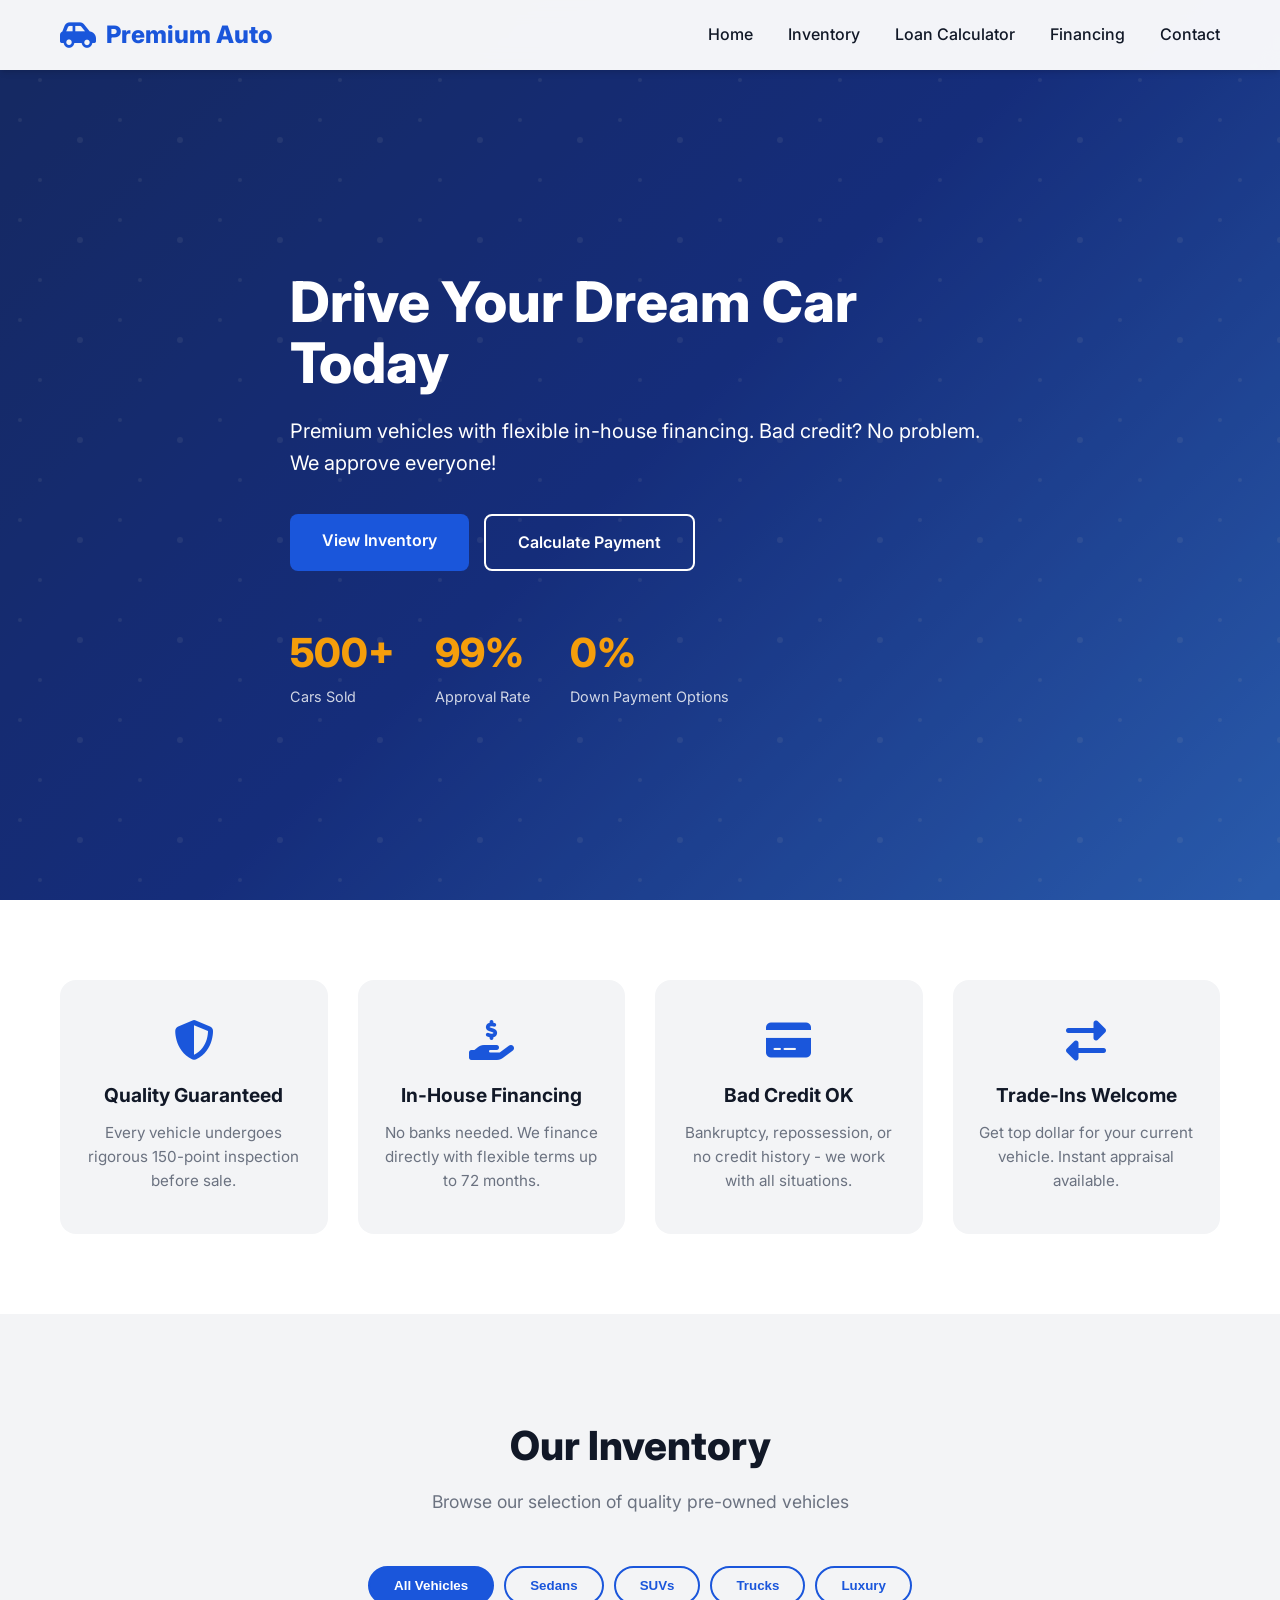
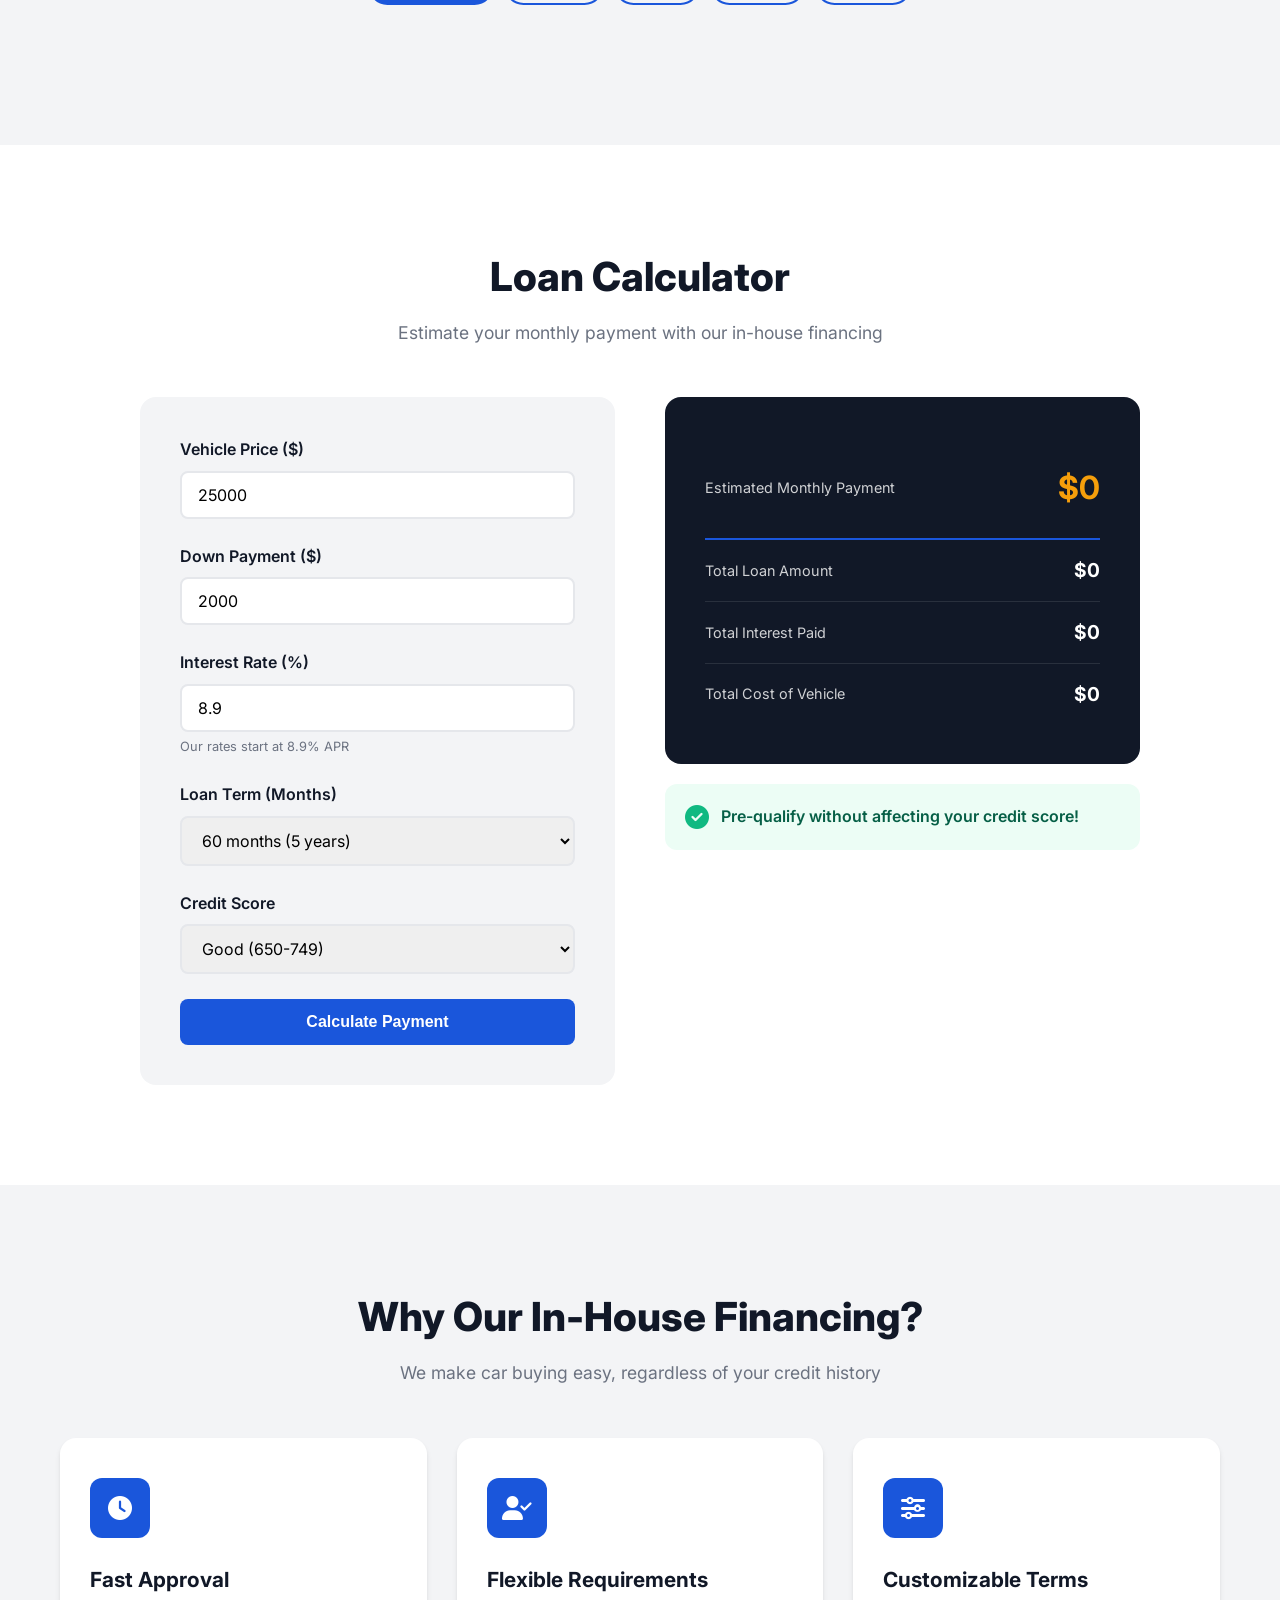
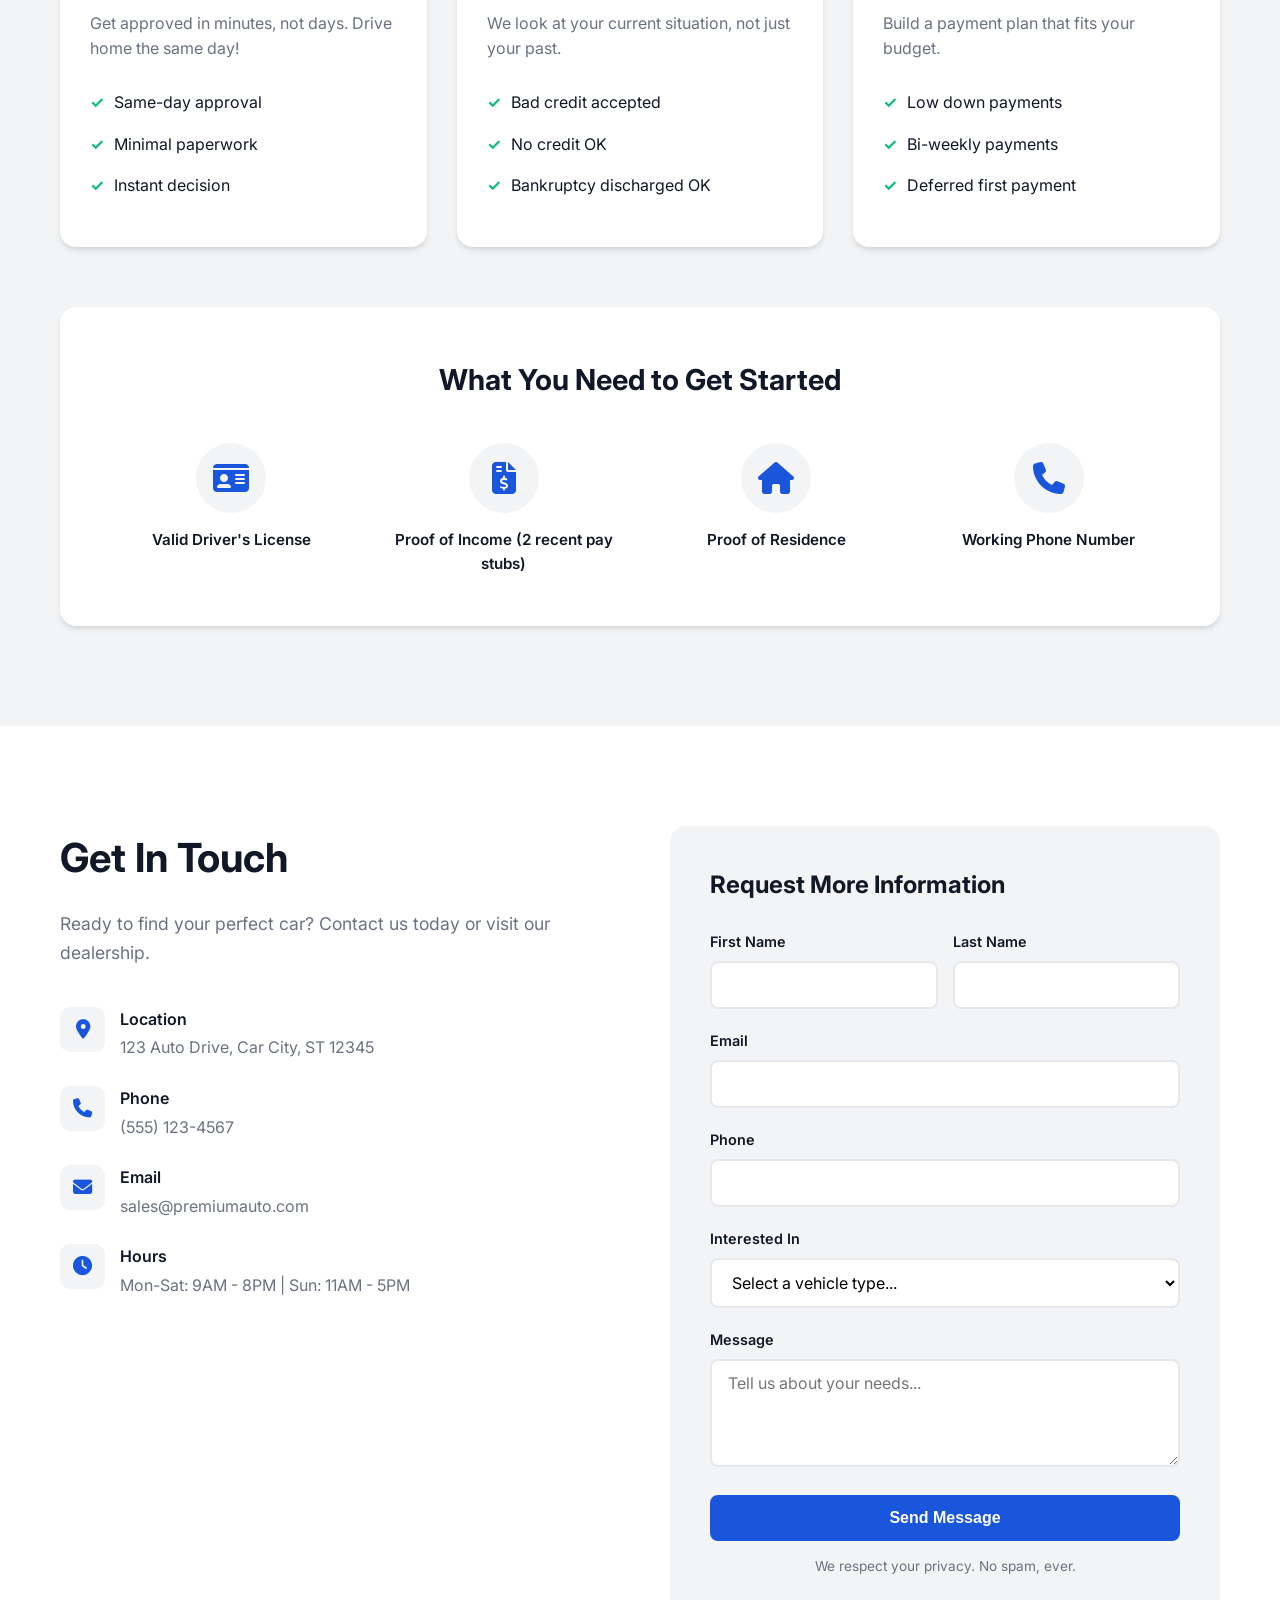
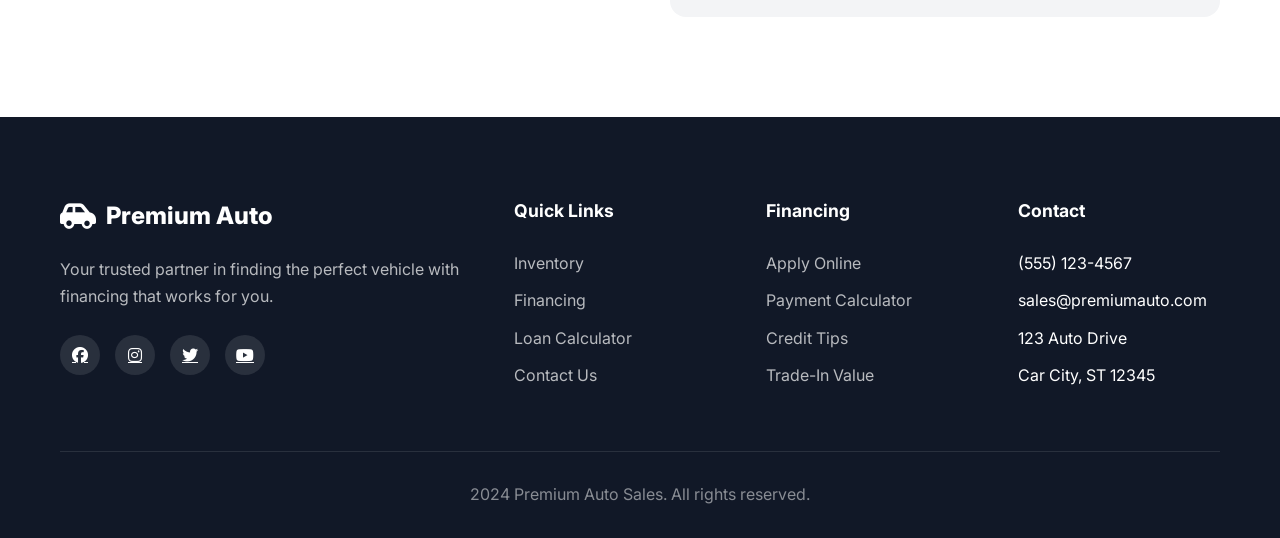
==== index.html @ fc680d63 "Add files via upload" ====
<!DOCTYPE html>
<html lang="en">
<head>
    <meta charset="UTF-8">
    <meta name="viewport" content="width=device-width, initial-scale=1.0">
    <title>Premium Auto Sales - Quality Cars & In-House Financing</title>
    <link rel="stylesheet" href="styles.css">
    <link href="https://fonts.googleapis.com/css2?family=Inter:wght@300;400;500;600;700;800&display=swap" rel="stylesheet">
    <link rel="stylesheet" href="https://cdnjs.cloudflare.com/ajax/libs/font-awesome/6.4.0/css/all.min.css">
</head>
<body>
    <!-- Navigation -->
    <nav class="navbar" id="navbar">
        <div class="container">
            <div class="nav-brand">
                <i class="fas fa-car-side"></i>
                <span>Premium Auto</span>
            </div>
            <ul class="nav-menu" id="navMenu">
                <li><a href="#home" class="nav-link">Home</a></li>
                <li><a href="#inventory" class="nav-link">Inventory</a></li>
                <li><a href="#loan-calculator" class="nav-link">Loan Calculator</a></li>
                <li><a href="#financing" class="nav-link">Financing</a></li>
                <li><a href="#contact" class="nav-link">Contact</a></li>
            </ul>
            <div class="hamburger" id="hamburger">
                <span></span>
                <span></span>
                <span></span>
            </div>
        </div>
    </nav>

    <!-- Hero Section -->
    <section id="home" class="hero">
        <div class="hero-overlay"></div>
        <div class="container">
            <div class="hero-content">
                <h1>Drive Your Dream Car Today</h1>
                <p>Premium vehicles with flexible in-house financing. Bad credit? No problem. We approve everyone!</p>
                <div class="hero-buttons">
                    <a href="#inventory" class="btn btn-primary">View Inventory</a>
                    <a href="#loan-calculator" class="btn btn-secondary">Calculate Payment</a>
                </div>
                <div class="hero-stats">
                    <div class="stat">
                        <span class="stat-number">500+</span>
                        <span class="stat-label">Cars Sold</span>
                    </div>
                    <div class="stat">
                        <span class="stat-number">99%</span>
                        <span class="stat-label">Approval Rate</span>
                    </div>
                    <div class="stat">
                        <span class="stat-number">0%</span>
                        <span class="stat-label">Down Payment Options</span>
                    </div>
                </div>
            </div>
        </div>
    </section>

    <!-- Features Section -->
    <section class="features">
        <div class="container">
            <div class="features-grid">
                <div class="feature-card">
                    <i class="fas fa-shield-alt"></i>
                    <h3>Quality Guaranteed</h3>
                    <p>Every vehicle undergoes rigorous 150-point inspection before sale.</p>
                </div>
                <div class="feature-card">
                    <i class="fas fa-hand-holding-usd"></i>
                    <h3>In-House Financing</h3>
                    <p>No banks needed. We finance directly with flexible terms up to 72 months.</p>
                </div>
                <div class="feature-card">
                    <i class="fas fa-credit-card"></i>
                    <h3>Bad Credit OK</h3>
                    <p>Bankruptcy, repossession, or no credit history - we work with all situations.</p>
                </div>
                <div class="feature-card">
                    <i class="fas fa-exchange-alt"></i>
                    <h3>Trade-Ins Welcome</h3>
                    <p>Get top dollar for your current vehicle. Instant appraisal available.</p>
                </div>
            </div>
        </div>
    </section>

    <!-- Inventory Section -->
    <section id="inventory" class="inventory">
        <div class="container">
            <div class="section-header">
                <h2>Our Inventory</h2>
                <p>Browse our selection of quality pre-owned vehicles</p>
            </div>

            <div class="filter-bar">
                <button class="filter-btn active" data-filter="all">All Vehicles</button>
                <button class="filter-btn" data-filter="sedan">Sedans</button>
                <button class="filter-btn" data-filter="suv">SUVs</button>
                <button class="filter-btn" data-filter="truck">Trucks</button>
                <button class="filter-btn" data-filter="luxury">Luxury</button>
            </div>

            <div class="cars-grid" id="carsGrid">
                <!-- Cars will be populated by JavaScript -->
            </div>
        </div>
    </section>

    <!-- Loan Calculator Section -->
    <section id="loan-calculator" class="loan-calculator">
        <div class="container">
            <div class="calculator-wrapper">
                <div class="section-header">
                    <h2>Loan Calculator</h2>
                    <p>Estimate your monthly payment with our in-house financing</p>
                </div>

                <div class="calculator-grid">
                    <div class="calculator-inputs">
                        <div class="input-group">
                            <label>Vehicle Price ($)</label>
                            <input type="number" id="vehiclePrice" value="25000" min="1000" max="100000">
                        </div>
                        <div class="input-group">
                            <label>Down Payment ($)</label>
                            <input type="number" id="downPayment" value="2000" min="0">
                        </div>
                        <div class="input-group">
                            <label>Interest Rate (%)</label>
                            <input type="number" id="interestRate" value="8.9" min="0" max="30" step="0.1">
                            <small>Our rates start at 8.9% APR</small>
                        </div>
                        <div class="input-group">
                            <label>Loan Term (Months)</label>
                            <select id="loanTerm">
                                <option value="36">36 months (3 years)</option>
                                <option value="48">48 months (4 years)</option>
                                <option value="60" selected>60 months (5 years)</option>
                                <option value="72">72 months (6 years)</option>
                            </select>
                        </div>
                        <div class="input-group">
                            <label>Credit Score</label>
                            <select id="creditScore">
                                <option value="excellent">Excellent (750+)</option>
                                <option value="good" selected>Good (650-749)</option>
                                <option value="fair">Fair (550-649)</option>
                                <option value="poor">Poor (Below 550)</option>
                            </select>
                        </div>
                        <button class="btn btn-primary btn-full" onclick="calculateLoan()">Calculate Payment</button>
                    </div>

                    <div class="calculator-results">
                        <div class="result-card">
                            <div class="result-item highlight">
                                <span class="result-label">Estimated Monthly Payment</span>
                                <span class="result-value" id="monthlyPayment">$0</span>
                            </div>
                            <div class="result-item">
                                <span class="result-label">Total Loan Amount</span>
                                <span class="result-value" id="loanAmount">$0</span>
                            </div>
                            <div class="result-item">
                                <span class="result-label">Total Interest Paid</span>
                                <span class="result-value" id="totalInterest">$0</span>
                            </div>
                            <div class="result-item">
                                <span class="result-label">Total Cost of Vehicle</span>
                                <span class="result-value" id="totalCost">$0</span>
                            </div>
                        </div>
                        <div class="approval-badge">
                            <i class="fas fa-check-circle"></i>
                            <span>Pre-qualify without affecting your credit score!</span>
                        </div>
                    </div>
                </div>
            </div>
        </div>
    </section>

    <!-- Financing Section -->
    <section id="financing" class="financing">
        <div class="container">
            <div class="section-header">
                <h2>Why Our In-House Financing?</h2>
                <p>We make car buying easy, regardless of your credit history</p>
            </div>

            <div class="financing-grid">
                <div class="financing-card">
                    <div class="financing-icon">
                        <i class="fas fa-clock"></i>
                    </div>
                    <h3>Fast Approval</h3>
                    <p>Get approved in minutes, not days. Drive home the same day!</p>
                    <ul>
                        <li>Same-day approval</li>
                        <li>Minimal paperwork</li>
                        <li>Instant decision</li>
                    </ul>
                </div>
                <div class="financing-card">
                    <div class="financing-icon">
                        <i class="fas fa-user-check"></i>
                    </div>
                    <h3>Flexible Requirements</h3>
                    <p>We look at your current situation, not just your past.</p>
                    <ul>
                        <li>Bad credit accepted</li>
                        <li>No credit OK</li>
                        <li>Bankruptcy discharged OK</li>
                    </ul>
                </div>
                <div class="financing-card">
                    <div class="financing-icon">
                        <i class="fas fa-sliders-h"></i>
                    </div>
                    <h3>Customizable Terms</h3>
                    <p>Build a payment plan that fits your budget.</p>
                    <ul>
                        <li>Low down payments</li>
                        <li>Bi-weekly payments</li>
                        <li>Deferred first payment</li>
                    </ul>
                </div>
            </div>

            <div class="requirements-box">
                <h3>What You Need to Get Started</h3>
                <div class="requirements-grid">
                    <div class="requirement">
                        <i class="fas fa-id-card"></i>
                        <span>Valid Driver's License</span>
                    </div>
                    <div class="requirement">
                        <i class="fas fa-file-invoice-dollar"></i>
                        <span>Proof of Income (2 recent pay stubs)</span>
                    </div>
                    <div class="requirement">
                        <i class="fas fa-home"></i>
                        <span>Proof of Residence</span>
                    </div>
                    <div class="requirement">
                        <i class="fas fa-phone"></i>
                        <span>Working Phone Number</span>
                    </div>
                </div>
            </div>
        </div>
    </section>

    <!-- Contact Section -->
    <section id="contact" class="contact">
        <div class="container">
            <div class="contact-wrapper">
                <div class="contact-info">
                    <h2>Get In Touch</h2>
                    <p>Ready to find your perfect car? Contact us today or visit our dealership.</p>

                    <div class="info-items">
                        <div class="info-item">
                            <i class="fas fa-map-marker-alt"></i>
                            <div>
                                <strong>Location</strong>
                                <span>123 Auto Drive, Car City, ST 12345</span>
                            </div>
                        </div>
                        <div class="info-item">
                            <i class="fas fa-phone"></i>
                            <div>
                                <strong>Phone</strong>
                                <span>(555) 123-4567</span>
                            </div>
                        </div>
                        <div class="info-item">
                            <i class="fas fa-envelope"></i>
                            <div>
                                <strong>Email</strong>
                                <span>sales@premiumauto.com</span>
                            </div>
                        </div>
                        <div class="info-item">
                            <i class="fas fa-clock"></i>
                            <div>
                                <strong>Hours</strong>
                                <span>Mon-Sat: 9AM - 8PM | Sun: 11AM - 5PM</span>
                            </div>
                        </div>
                    </div>
                </div>

                <div class="contact-form-wrapper">
                    <form id="contactForm" class="contact-form">
                        <h3>Request More Information</h3>
                        <div class="form-row">
                            <div class="form-group">
                                <label>First Name</label>
                                <input type="text" id="firstName" required>
                            </div>
                            <div class="form-group">
                                <label>Last Name</label>
                                <input type="text" id="lastName" required>
                            </div>
                        </div>
                        <div class="form-group">
                            <label>Email</label>
                            <input type="email" id="email" required>
                        </div>
                        <div class="form-group">
                            <label>Phone</label>
                            <input type="tel" id="phone" required>
                        </div>
                        <div class="form-group">
                            <label>Interested In</label>
                            <select id="interest">
                                <option value="">Select a vehicle type...</option>
                                <option value="sedan">Sedan</option>
                                <option value="suv">SUV</option>
                                <option value="truck">Truck</option>
                                <option value="luxury">Luxury</option>
                                <option value="financing">Financing Info Only</option>
                            </select>
                        </div>
                        <div class="form-group">
                            <label>Message</label>
                            <textarea id="message" rows="4" placeholder="Tell us about your needs..."></textarea>
                        </div>
                        <button type="submit" class="btn btn-primary btn-full">Send Message</button>
                        <p class="form-note">We respect your privacy. No spam, ever.</p>
                    </form>
                </div>
            </div>
        </div>
    </section>

    <!-- Footer -->
    <footer class="footer">
        <div class="container">
            <div class="footer-grid">
                <div class="footer-brand">
                    <div class="nav-brand">
                        <i class="fas fa-car-side"></i>
                        <span>Premium Auto</span>
                    </div>
                    <p>Your trusted partner in finding the perfect vehicle with financing that works for you.</p>
                    <div class="social-links">
                        <a href="#"><i class="fab fa-facebook"></i></a>
                        <a href="#"><i class="fab fa-instagram"></i></a>
                        <a href="#"><i class="fab fa-twitter"></i></a>
                        <a href="#"><i class="fab fa-youtube"></i></a>
                    </div>
                </div>
                <div class="footer-links">
                    <h4>Quick Links</h4>
                    <ul>
                        <li><a href="#inventory">Inventory</a></li>
                        <li><a href="#financing">Financing</a></li>
                        <li><a href="#loan-calculator">Loan Calculator</a></li>
                        <li><a href="#contact">Contact Us</a></li>
                    </ul>
                </div>
                <div class="footer-links">
                    <h4>Financing</h4>
                    <ul>
                        <li><a href="#">Apply Online</a></li>
                        <li><a href="#">Payment Calculator</a></li>
                        <li><a href="#">Credit Tips</a></li>
                        <li><a href="#">Trade-In Value</a></li>
                    </ul>
                </div>
                <div class="footer-links">
                    <h4>Contact</h4>
                    <ul>
                        <li>(555) 123-4567</li>
                        <li>sales@premiumauto.com</li>
                        <li>123 Auto Drive</li>
                        <li>Car City, ST 12345</li>
                    </ul>
                </div>
            </div>
            <div class="footer-bottom">
                <p> 2024 Premium Auto Sales. All rights reserved.</p>
            </div>
        </div>
    </footer>

    <!-- Car Details Modal -->
    <div id="carModal" class="modal">
        <div class="modal-content">
            <span class="modal-close">&times;</span>
            <div class="modal-body" id="modalBody">
                <!-- Populated by JS -->
            </div>
        </div>
    </div>

    <script src="script.js"></script>
</body>
</html>
---- styles.css ----
/* Reset & Base */
* {
    margin: 0;
    padding: 0;
    box-sizing: border-box;
}

:root {
    --primary: #1a56db;
    --primary-dark: #1e429f;
    --secondary: #f59e0b;
    --accent: #10b981;
    --dark: #111827;
    --gray: #6b7280;
    --light-gray: #f3f4f6;
    --white: #ffffff;
    --shadow: 0 4px 6px -1px rgba(0, 0, 0, 0.1), 0 2px 4px -1px rgba(0, 0, 0, 0.06);
    --shadow-lg: 0 20px 25px -5px rgba(0, 0, 0, 0.1), 0 10px 10px -5px rgba(0, 0, 0, 0.04);
}

html {
    scroll-behavior: smooth;
}

body {
    font-family: 'Inter', sans-serif;
    line-height: 1.6;
    color: var(--dark);
    overflow-x: hidden;
}

.container {
    max-width: 1200px;
    margin: 0 auto;
    padding: 0 20px;
}

/* Buttons */
.btn {
    display: inline-block;
    padding: 14px 32px;
    border-radius: 8px;
    font-weight: 600;
    text-decoration: none;
    transition: all 0.3s ease;
    border: none;
    cursor: pointer;
    font-size: 1rem;
}

.btn-primary {
    background: var(--primary);
    color: var(--white);
}

.btn-primary:hover {
    background: var(--primary-dark);
    transform: translateY(-2px);
    box-shadow: var(--shadow-lg);
}

.btn-secondary {
    background: transparent;
    color: var(--white);
    border: 2px solid var(--white);
}

.btn-secondary:hover {
    background: var(--white);
    color: var(--dark);
}

.btn-full {
    width: 100%;
}

/* Navigation */
.navbar {
    position: fixed;
    top: 0;
    width: 100%;
    background: rgba(255, 255, 255, 0.95);
    backdrop-filter: blur(10px);
    z-index: 1000;
    box-shadow: var(--shadow);
    transition: all 0.3s ease;
}

.navbar .container {
    display: flex;
    justify-content: space-between;
    align-items: center;
    height: 70px;
}

.nav-brand {
    display: flex;
    align-items: center;
    gap: 10px;
    font-size: 1.5rem;
    font-weight: 800;
    color: var(--primary);
    text-decoration: none;
}

.nav-brand i {
    font-size: 1.8rem;
}

.nav-menu {
    display: flex;
    list-style: none;
    gap: 35px;
}

.nav-link {
    text-decoration: none;
    color: var(--dark);
    font-weight: 500;
    transition: color 0.3s ease;
    position: relative;
}

.nav-link:hover {
    color: var(--primary);
}

.nav-link::after {
    content: '';
    position: absolute;
    bottom: -5px;
    left: 0;
    width: 0;
    height: 2px;
    background: var(--primary);
    transition: width 0.3s ease;
}

.nav-link:hover::after {
    width: 100%;
}

.hamburger {
    display: none;
    flex-direction: column;
    cursor: pointer;
    gap: 5px;
}

.hamburger span {
    width: 25px;
    height: 3px;
    background: var(--dark);
    border-radius: 3px;
    transition: all 0.3s ease;
}

/* Hero Section */
.hero {
    height: 100vh;
    min-height: 700px;
    background: linear-gradient(135deg, #1e3a8a 0%, #1e40af 50%, #3b82f6 100%);
    position: relative;
    display: flex;
    align-items: center;
    overflow: hidden;
}

.hero::before {
    content: '';
    position: absolute;
    top: 0;
    left: 0;
    right: 0;
    bottom: 0;
    background: url('data:image/svg+xml,<svg xmlns="http://www.w3.org/2000/svg" viewBox="0 0 100 100"><circle cx="20" cy="20" r="2" fill="rgba(255,255,255,0.1)"/><circle cx="80" cy="40" r="3" fill="rgba(255,255,255,0.1)"/><circle cx="40" cy="80" r="2" fill="rgba(255,255,255,0.1)"/></svg>');
    background-size: 100px 100px;
    animation: float 20s linear infinite;
}

@keyframes float {
    0% { transform: translateY(0); }
    100% { transform: translateY(-50px); }
}

.hero-overlay {
    position: absolute;
    top: 0;
    left: 0;
    right: 0;
    bottom: 0;
    background: rgba(0, 0, 0, 0.3);
}

.hero-content {
    position: relative;
    z-index: 2;
    color: var(--white);
    max-width: 700px;
    padding-top: 80px;
}

.hero-content h1 {
    font-size: 3.5rem;
    font-weight: 800;
    line-height: 1.1;
    margin-bottom: 20px;
    animation: fadeInUp 1s ease;
}

.hero-content p {
    font-size: 1.25rem;
    margin-bottom: 35px;
    opacity: 0.9;
    animation: fadeInUp 1s ease 0.2s both;
}

.hero-buttons {
    display: flex;
    gap: 15px;
    margin-bottom: 50px;
    animation: fadeInUp 1s ease 0.4s both;
}

.hero-stats {
    display: flex;
    gap: 40px;
    animation: fadeInUp 1s ease 0.6s both;
}

.stat {
    display: flex;
    flex-direction: column;
}

.stat-number {
    font-size: 2.5rem;
    font-weight: 800;
    color: var(--secondary);
}

.stat-label {
    font-size: 0.9rem;
    opacity: 0.8;
}

@keyframes fadeInUp {
    from {
        opacity: 0;
        transform: translateY(30px);
    }
    to {
        opacity: 1;
        transform: translateY(0);
    }
}

/* Features */
.features {
    padding: 80px 0;
    background: var(--white);
}

.features-grid {
    display: grid;
    grid-template-columns: repeat(4, 1fr);
    gap: 30px;
}

.feature-card {
    text-align: center;
    padding: 40px 25px;
    border-radius: 16px;
    background: var(--light-gray);
    transition: all 0.3s ease;
}

.feature-card:hover {
    transform: translateY(-10px);
    box-shadow: var(--shadow-lg);
}

.feature-card i {
    font-size: 2.5rem;
    color: var(--primary);
    margin-bottom: 20px;
}

.feature-card h3 {
    font-size: 1.2rem;
    margin-bottom: 10px;
}

.feature-card p {
    color: var(--gray);
    font-size: 0.95rem;
}

/* Inventory */
.inventory {
    padding: 100px 0;
    background: var(--light-gray);
}

.section-header {
    text-align: center;
    margin-bottom: 50px;
}

.section-header h2 {
    font-size: 2.5rem;
    font-weight: 800;
    margin-bottom: 10px;
}

.section-header p {
    color: var(--gray);
    font-size: 1.1rem;
}

.filter-bar {
    display: flex;
    justify-content: center;
    gap: 10px;
    margin-bottom: 40px;
    flex-wrap: wrap;
}

.filter-btn {
    padding: 10px 24px;
    border: 2px solid var(--primary);
    background: transparent;
    color: var(--primary);
    border-radius: 50px;
    cursor: pointer;
    font-weight: 600;
    transition: all 0.3s ease;
}

.filter-btn:hover,
.filter-btn.active {
    background: var(--primary);
    color: var(--white);
}

.cars-grid {
    display: grid;
    grid-template-columns: repeat(3, 1fr);
    gap: 30px;
}

.car-card {
    background: var(--white);
    border-radius: 16px;
    overflow: hidden;
    box-shadow: var(--shadow);
    transition: all 0.3s ease;
    cursor: pointer;
}

.car-card:hover {
    transform: translateY(-5px);
    box-shadow: var(--shadow-lg);
}

.car-image {
    height: 220px;
    background: linear-gradient(135deg, #e5e7eb 0%, #d1d5db 100%);
    display: flex;
    align-items: center;
    justify-content: center;
    position: relative;
    overflow: hidden;
}

.car-image i {
    font-size: 4rem;
    color: var(--gray);
    opacity: 0.5;
}

.car-badge {
    position: absolute;
    top: 15px;
    left: 15px;
    background: var(--accent);
    color: var(--white);
    padding: 5px 12px;
    border-radius: 20px;
    font-size: 0.75rem;
    font-weight: 700;
}

.car-badge.sale {
    background: #ef4444;
}

.car-info {
    padding: 25px;
}

.car-title {
    font-size: 1.2rem;
    font-weight: 700;
    margin-bottom: 8px;
}

.car-details {
    display: flex;
    gap: 15px;
    color: var(--gray);
    font-size: 0.85rem;
    margin-bottom: 15px;
}

.car-details span {
    display: flex;
    align-items: center;
    gap: 5px;
}

.car-price-row {
    display: flex;
    justify-content: space-between;
    align-items: center;
}

.car-price {
    font-size: 1.4rem;
    font-weight: 800;
    color: var(--primary);
}

.car-payment {
    font-size: 0.85rem;
    color: var(--gray);
}

/* Loan Calculator */
.loan-calculator {
    padding: 100px 0;
    background: var(--white);
}

.calculator-wrapper {
    max-width: 1000px;
    margin: 0 auto;
}

.calculator-grid {
    display: grid;
    grid-template-columns: 1fr 1fr;
    gap: 50px;
    align-items: start;
}

.calculator-inputs {
    background: var(--light-gray);
    padding: 40px;
    border-radius: 16px;
}

.input-group {
    margin-bottom: 25px;
}

.input-group label {
    display: block;
    font-weight: 600;
    margin-bottom: 8px;
    color: var(--dark);
}

.input-group input,
.input-group select {
    width: 100%;
    padding: 12px 16px;
    border: 2px solid #e5e7eb;
    border-radius: 8px;
    font-size: 1rem;
    transition: border-color 0.3s ease;
    font-family: 'Inter', sans-serif;
}

.input-group input:focus,
.input-group select:focus {
    outline: none;
    border-color: var(--primary);
}

.input-group small {
    display: block;
    margin-top: 5px;
    color: var(--gray);
    font-size: 0.8rem;
}

.calculator-results {
    position: sticky;
    top: 100px;
}

.result-card {
    background: var(--dark);
    color: var(--white);
    padding: 40px;
    border-radius: 16px;
    margin-bottom: 20px;
}

.result-item {
    display: flex;
    justify-content: space-between;
    align-items: center;
    padding: 15px 0;
    border-bottom: 1px solid rgba(255, 255, 255, 0.1);
}

.result-item:last-child {
    border-bottom: none;
}

.result-item.highlight {
    padding: 25px 0;
    border-bottom: 2px solid var(--primary);
}

.result-item.highlight .result-value {
    color: var(--secondary);
    font-size: 2rem;
}

.result-label {
    font-size: 0.9rem;
    opacity: 0.8;
}

.result-value {
    font-size: 1.2rem;
    font-weight: 700;
}

.approval-badge {
    display: flex;
    align-items: center;
    gap: 12px;
    background: #ecfdf5;
    color: #065f46;
    padding: 20px;
    border-radius: 12px;
    font-weight: 600;
}

.approval-badge i {
    font-size: 1.5rem;
    color: var(--accent);
}

/* Financing */
.financing {
    padding: 100px 0;
    background: var(--light-gray);
}

.financing-grid {
    display: grid;
    grid-template-columns: repeat(3, 1fr);
    gap: 30px;
    margin-bottom: 60px;
}

.financing-card {
    background: var(--white);
    padding: 40px 30px;
    border-radius: 16px;
    box-shadow: var(--shadow);
    transition: all 0.3s ease;
}

.financing-card:hover {
    transform: translateY(-5px);
    box-shadow: var(--shadow-lg);
}

.financing-icon {
    width: 60px;
    height: 60px;
    background: var(--primary);
    border-radius: 12px;
    display: flex;
    align-items: center;
    justify-content: center;
    margin-bottom: 25px;
}

.financing-icon i {
    font-size: 1.5rem;
    color: var(--white);
}

.financing-card h3 {
    font-size: 1.3rem;
    margin-bottom: 15px;
}

.financing-card p {
    color: var(--gray);
    margin-bottom: 20px;
}

.financing-card ul {
    list-style: none;
}

.financing-card ul li {
    padding: 8px 0;
    color: var(--dark);
    display: flex;
    align-items: center;
    gap: 10px;
}

.financing-card ul li::before {
    content: '✓';
    color: var(--accent);
    font-weight: 700;
}

.requirements-box {
    background: var(--white);
    padding: 50px;
    border-radius: 16px;
    box-shadow: var(--shadow);
    text-align: center;
}

.requirements-box h3 {
    font-size: 1.8rem;
    margin-bottom: 40px;
}

.requirements-grid {
    display: grid;
    grid-template-columns: repeat(4, 1fr);
    gap: 30px;
}

.requirement {
    display: flex;
    flex-direction: column;
    align-items: center;
    gap: 15px;
}

.requirement i {
    font-size: 2rem;
    color: var(--primary);
    width: 70px;
    height: 70px;
    background: var(--light-gray);
    border-radius: 50%;
    display: flex;
    align-items: center;
    justify-content: center;
}

.requirement span {
    font-weight: 600;
    font-size: 0.95rem;
}

/* Contact */
.contact {
    padding: 100px 0;
    background: var(--white);
}

.contact-wrapper {
    display: grid;
    grid-template-columns: 1fr 1fr;
    gap: 60px;
    align-items: start;
}

.contact-info h2 {
    font-size: 2.5rem;
    margin-bottom: 20px;
}

.contact-info > p {
    color: var(--gray);
    font-size: 1.1rem;
    margin-bottom: 40px;
}

.info-items {
    display: flex;
    flex-direction: column;
    gap: 25px;
}

.info-item {
    display: flex;
    align-items: flex-start;
    gap: 15px;
}

.info-item i {
    font-size: 1.2rem;
    color: var(--primary);
    width: 45px;
    height: 45px;
    background: var(--light-gray);
    border-radius: 10px;
    display: flex;
    align-items: center;
    justify-content: center;
    flex-shrink: 0;
}

.info-item div {
    display: flex;
    flex-direction: column;
}

.info-item strong {
    font-weight: 600;
    margin-bottom: 3px;
}

.info-item span {
    color: var(--gray);
}

.contact-form-wrapper {
    background: var(--light-gray);
    padding: 40px;
    border-radius: 16px;
}

.contact-form h3 {
    font-size: 1.5rem;
    margin-bottom: 25px;
}

.form-row {
    display: grid;
    grid-template-columns: 1fr 1fr;
    gap: 15px;
}

.form-group {
    margin-bottom: 20px;
}

.form-group label {
    display: block;
    font-weight: 600;
    margin-bottom: 8px;
    font-size: 0.9rem;
}

.form-group input,
.form-group select,
.form-group textarea {
    width: 100%;
    padding: 12px 16px;
    border: 2px solid #e5e7eb;
    border-radius: 8px;
    font-size: 1rem;
    font-family: 'Inter', sans-serif;
    transition: border-color 0.3s ease;
    background: var(--white);
}

.form-group input:focus,
.form-group select:focus,
.form-group textarea:focus {
    outline: none;
    border-color: var(--primary);
}

.form-group textarea {
    resize: vertical;
}

.form-note {
    text-align: center;
    color: var(--gray);
    font-size: 0.85rem;
    margin-top: 15px;
}

/* Footer */
.footer {
    background: var(--dark);
    color: var(--white);
    padding: 80px 0 30px;
}

.footer-grid {
    display: grid;
    grid-template-columns: 2fr 1fr 1fr 1fr;
    gap: 50px;
    margin-bottom: 50px;
}

.footer-brand .nav-brand {
    color: var(--white);
    margin-bottom: 20px;
}

.footer-brand p {
    color: rgba(255, 255, 255, 0.7);
    margin-bottom: 25px;
    line-height: 1.7;
}

.social-links {
    display: flex;
    gap: 15px;
}

.social-links a {
    width: 40px;
    height: 40px;
    background: rgba(255, 255, 255, 0.1);
    border-radius: 50%;
    display: flex;
    align-items: center;
    justify-content: center;
    color: var(--white);
    transition: all 0.3s ease;
}

.social-links a:hover {
    background: var(--primary);
    transform: translateY(-3px);
}

.footer-links h4 {
    font-size: 1.1rem;
    margin-bottom: 25px;
    color: var(--white);
}

.footer-links ul {
    list-style: none;
}

.footer-links ul li {
    margin-bottom: 12px;
}

.footer-links ul li a {
    color: rgba(255, 255, 255, 0.7);
    text-decoration: none;
    transition: color 0.3s ease;
}

.footer-links ul li a:hover {
    color: var(--white);
}

.footer-bottom {
    border-top: 1px solid rgba(255, 255, 255, 0.1);
    padding-top: 30px;
    text-align: center;
    color: rgba(255, 255, 255, 0.5);
}

/* Modal */
.modal {
    display: none;
    position: fixed;
    z-index: 2000;
    left: 0;
    top: 0;
    width: 100%;
    height: 100%;
    background: rgba(0, 0, 0, 0.7);
    backdrop-filter: blur(5px);
}

.modal-content {
    background: var(--white);
    margin: 50px auto;
    padding: 0;
    border-radius: 16px;
    width: 90%;
    max-width: 700px;
    max-height: 90vh;
    overflow-y: auto;
    position: relative;
    animation: modalSlide 0.3s ease;
}

@keyframes modalSlide {
    from {
        opacity: 0;
        transform: translateY(-50px);
    }
    to {
        opacity: 1;
        transform: translateY(0);
    }
}

.modal-close {
    position: absolute;
    top: 20px;
    right: 25px;
    font-size: 2rem;
    cursor: pointer;
    color: var(--gray);
    z-index: 10;
    width: 40px;
    height: 40px;
    display: flex;
    align-items: center;
    justify-content: center;
    border-radius: 50%;
    transition: all 0.3s ease;
}

.modal-close:hover {
    background: var(--light-gray);
    color: var(--dark);
}

.modal-body {
    padding: 40px;
}

.modal-car-header {
    display: flex;
    gap: 30px;
    margin-bottom: 30px;
}

.modal-car-image {
    width: 280px;
    height: 200px;
    background: var(--light-gray);
    border-radius: 12px;
    display: flex;
    align-items: center;
    justify-content: center;
    flex-shrink: 0;
}

.modal-car-image i {
    font-size: 4rem;
    color: var(--gray);
    opacity: 0.5;
}

.modal-car-info h2 {
    font-size: 1.8rem;
    margin-bottom: 10px;
}

.modal-car-price {
    font-size: 2rem;
    color: var(--primary);
    font-weight: 800;
    margin-bottom: 15px;
}

.modal-car-details {
    display: grid;
    grid-template-columns: repeat(2, 1fr);
    gap: 15px;
    margin-bottom: 30px;
}

.detail-item {
    display: flex;
    justify-content: space-between;
    padding: 12px 0;
    border-bottom: 1px solid #e5e7eb;
}

.detail-label {
    color: var(--gray);
}

.detail-value {
    font-weight: 600;
}

.modal-actions {
    display: flex;
    gap: 15px;
}

/* Responsive */
@media (max-width: 1024px) {
    .features-grid,
    .cars-grid,
    .financing-grid,
    .requirements-grid {
        grid-template-columns: repeat(2, 1fr);
    }

    .calculator-grid,
    .contact-wrapper {
        grid-template-columns: 1fr;
    }

    .footer-grid {
        grid-template-columns: repeat(2, 1fr);
    }
}

@media (max-width: 768px) {
    .nav-menu {
        position: fixed;
        left: -100%;
        top: 70px;
        flex-direction: column;
        background: var(--white);
        width: 100%;
        text-align: center;
        transition: 0.3s;
        box-shadow: var(--shadow);
        padding: 30px 0;
    }

    .nav-menu.active {
        left: 0;
    }

    .hamburger {
        display: flex;
    }

    .hero-content h1 {
        font-size: 2.5rem;
    }

    .hero-buttons {
        flex-direction: column;
    }

    .hero-stats {
        flex-direction: column;
        gap: 20px;
    }

    .features-grid,
    .cars-grid,
    .financing-grid,
    .requirements-grid,
    .footer-grid {
        grid-template-columns: 1fr;
    }

    .form-row {
        grid-template-columns: 1fr;
    }

    .modal-car-header {
        flex-direction: column;
    }

    .modal-car-image {
        width: 100%;
    }
}

/* Scroll animations */
.reveal {
    opacity: 0;
    transform: translateY(30px);
    transition: all 0.8s ease;
}

.reveal.active {
    opacity: 1;
    transform: translateY(0);
}
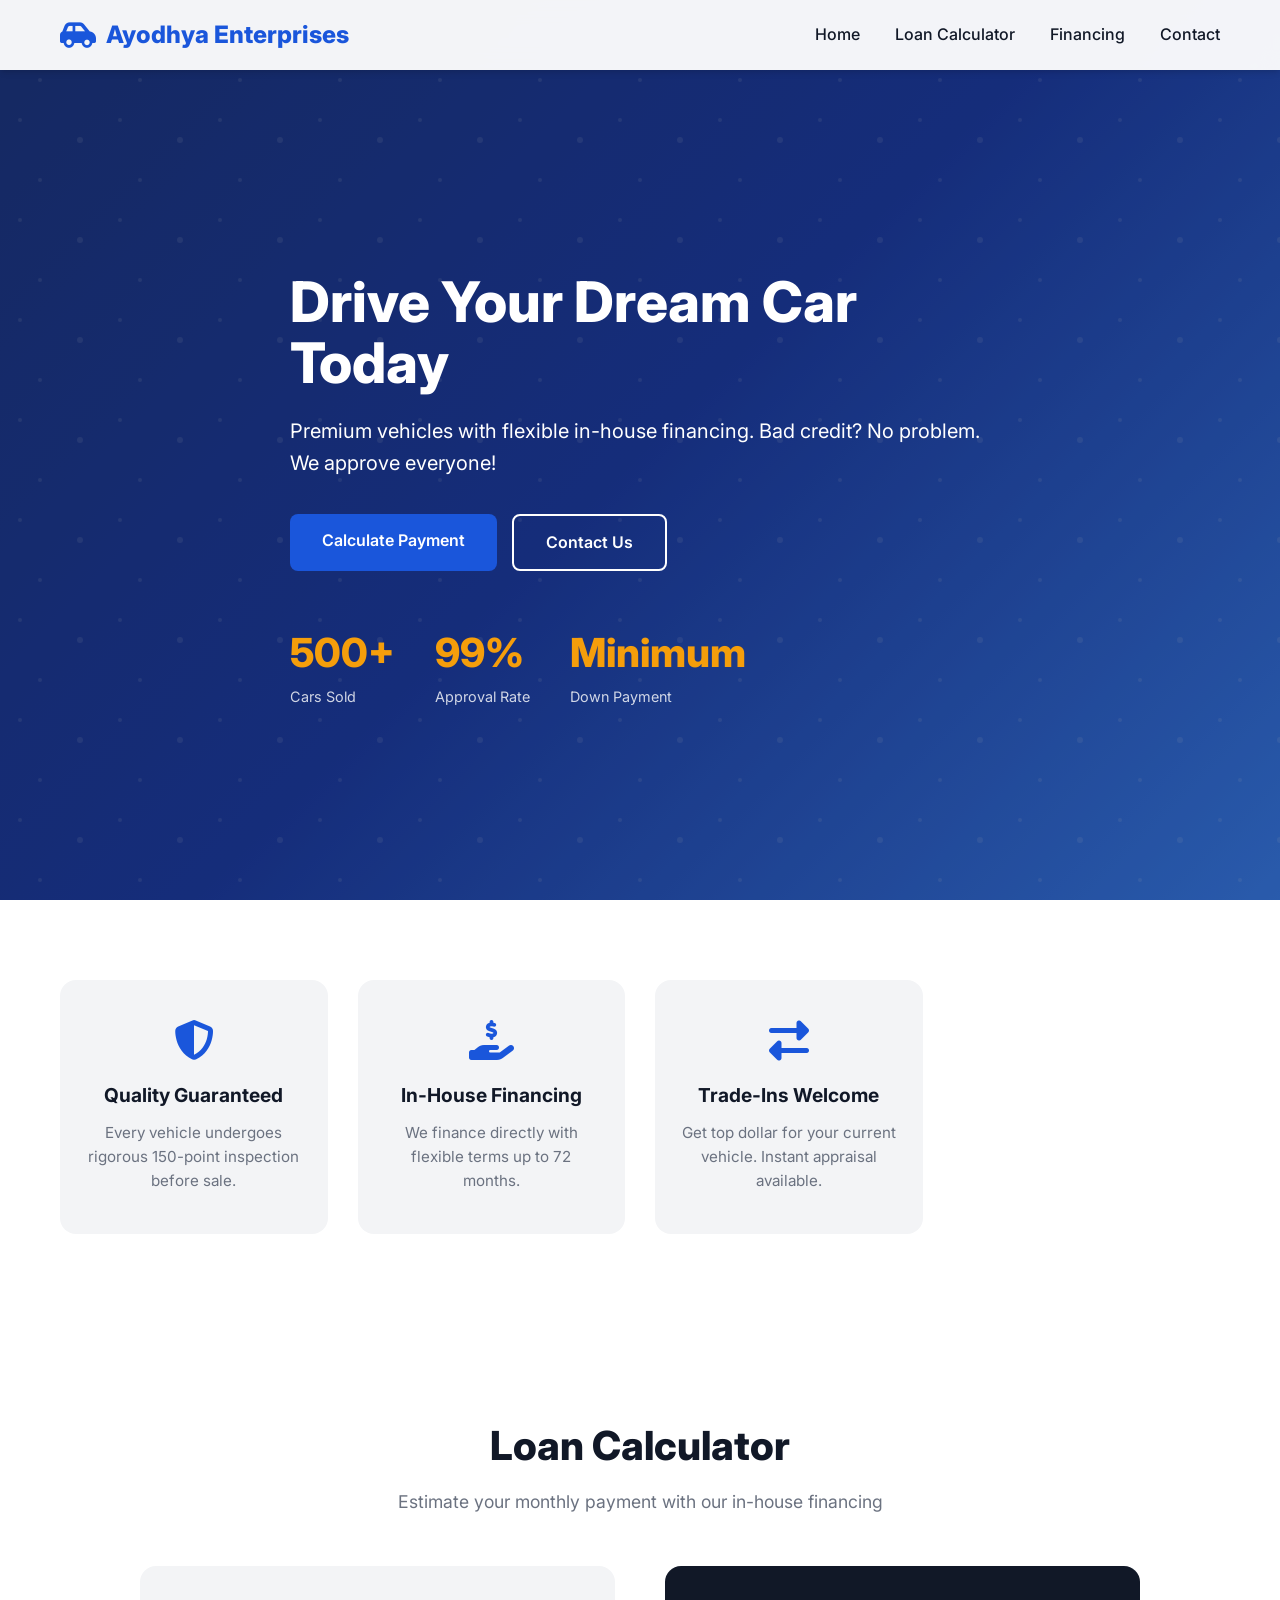
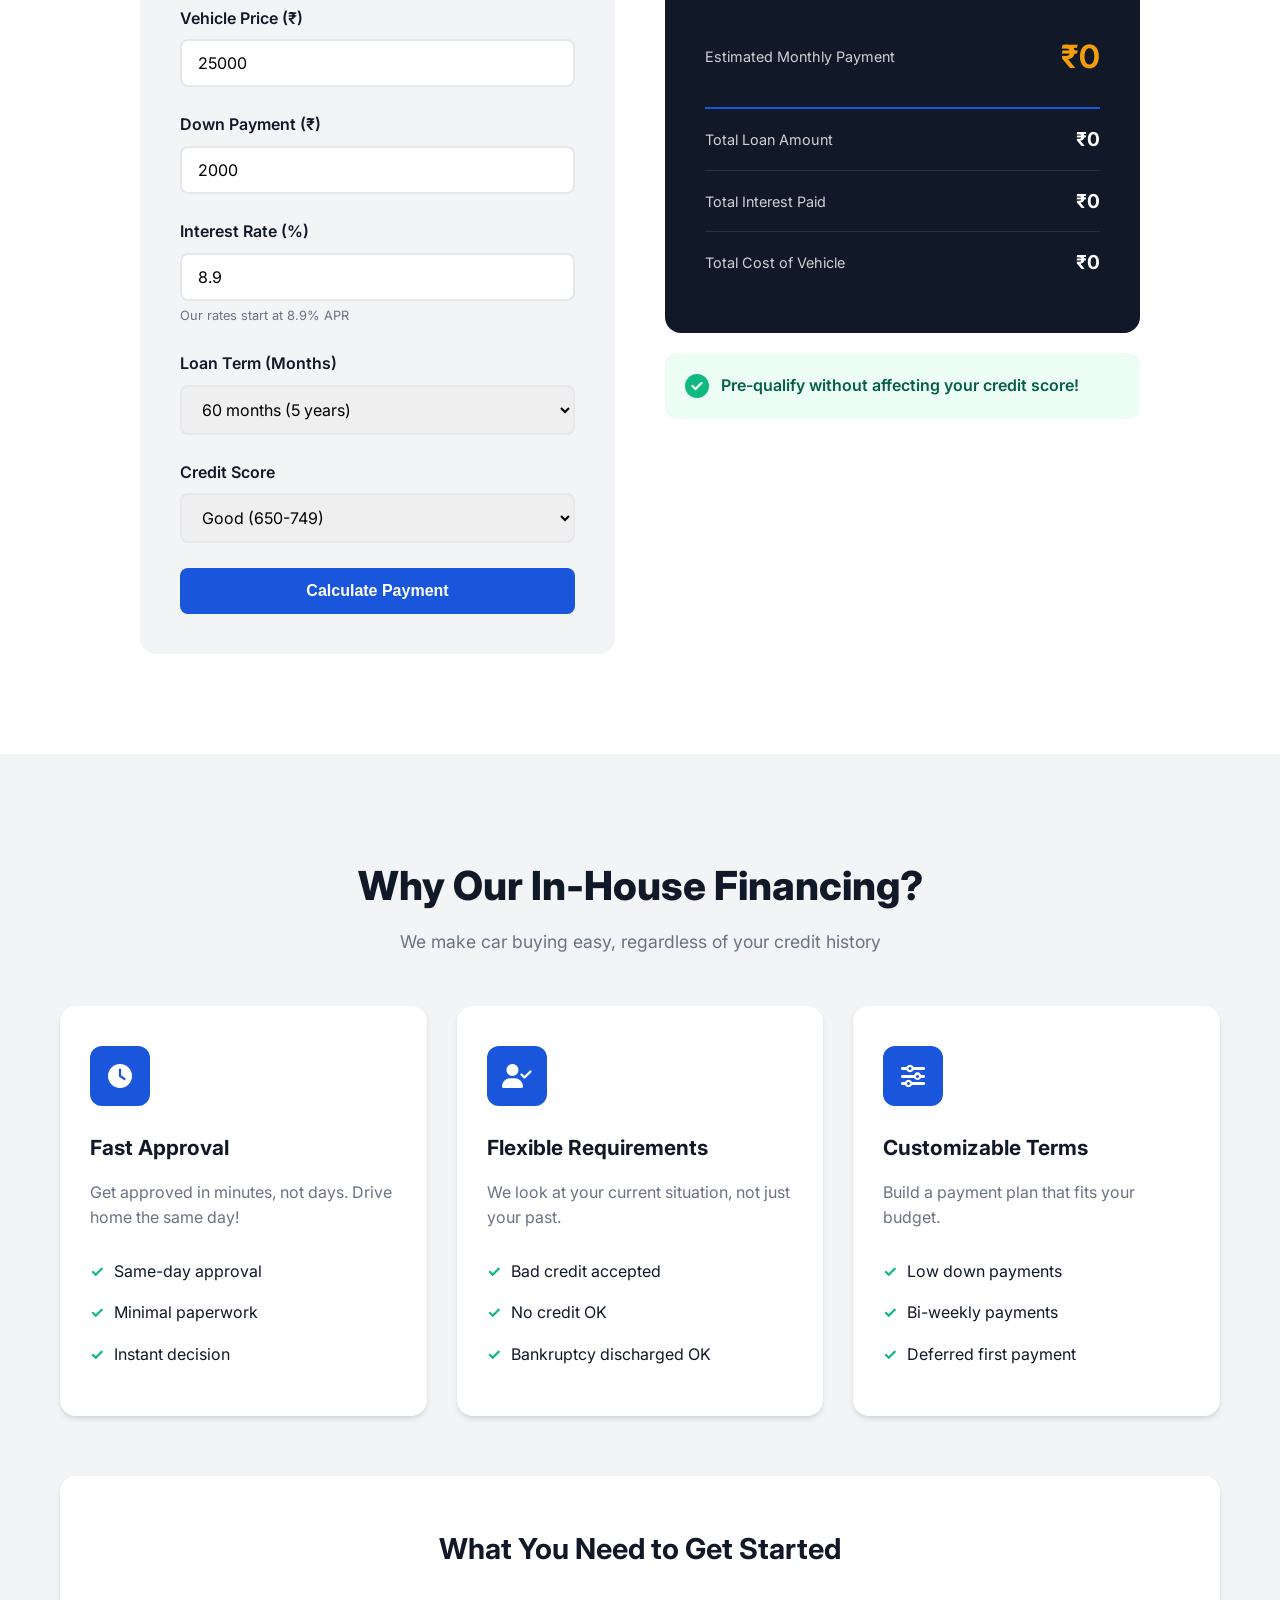
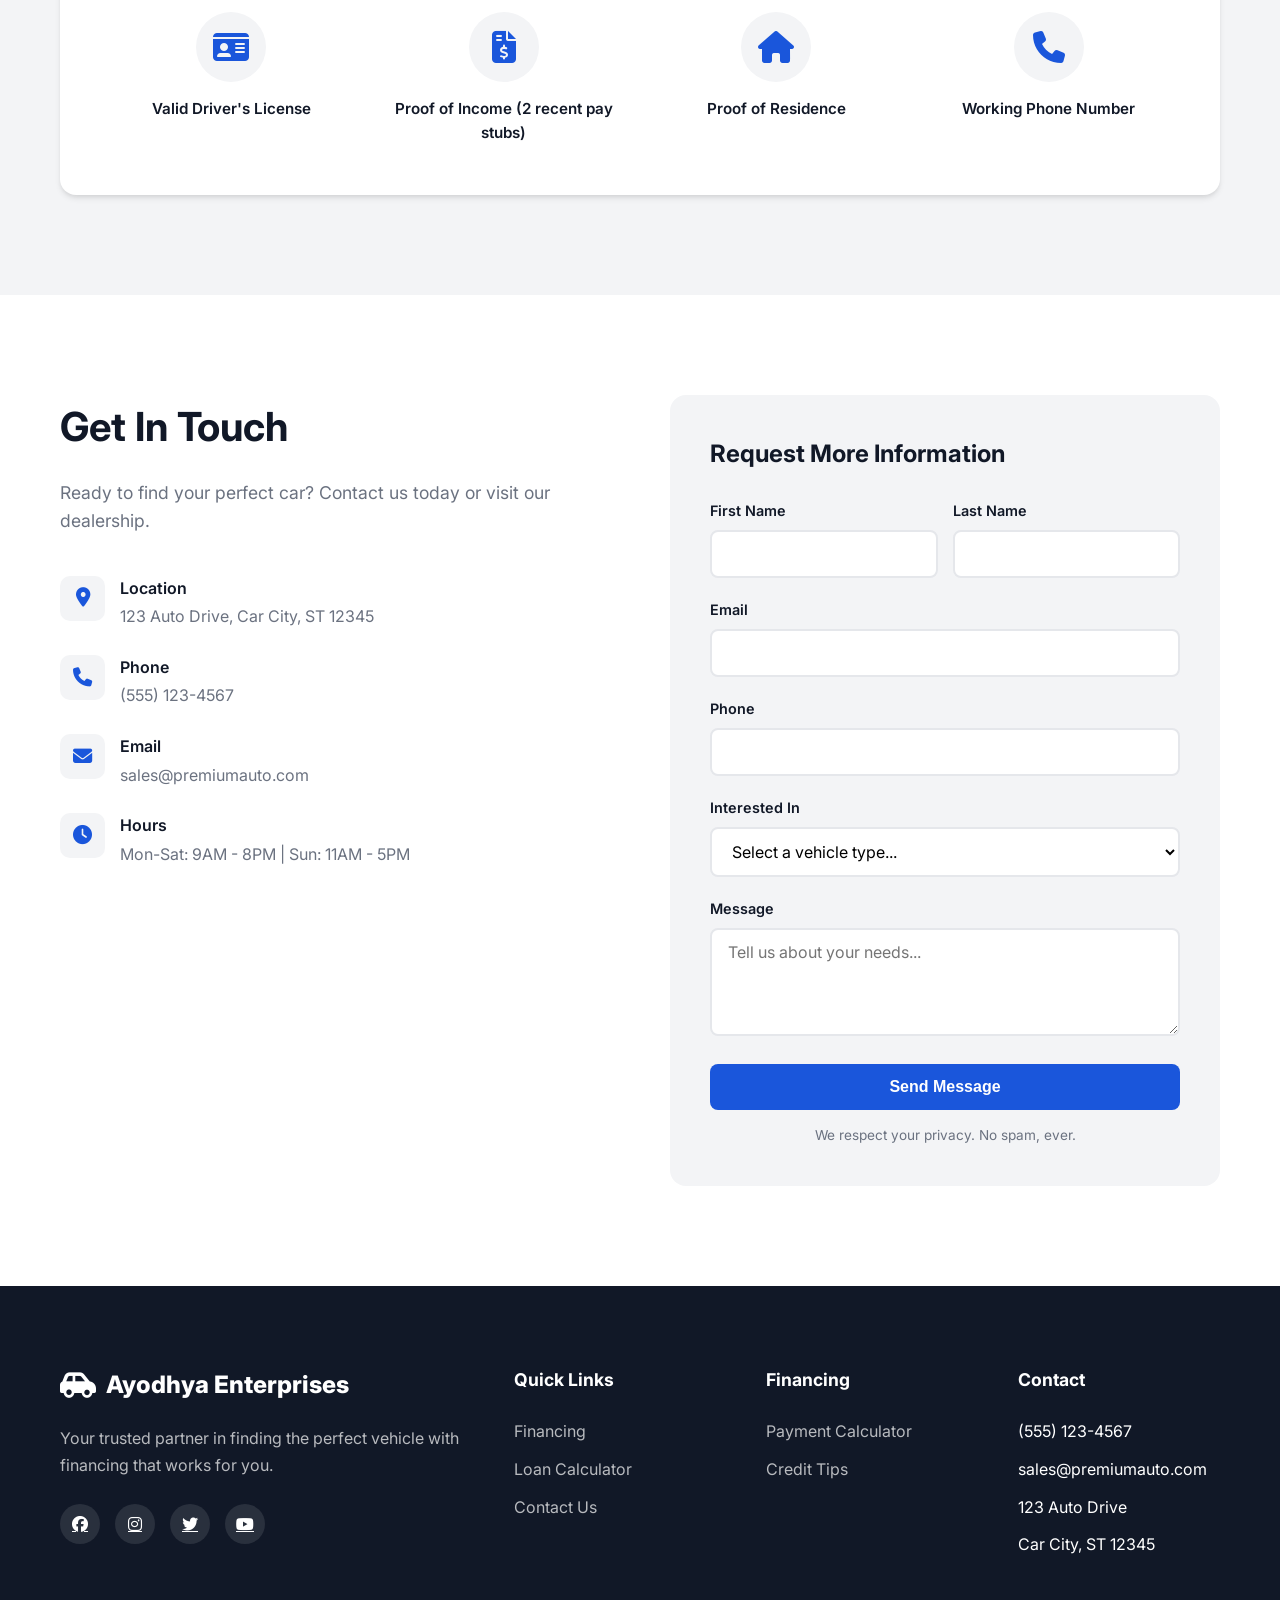
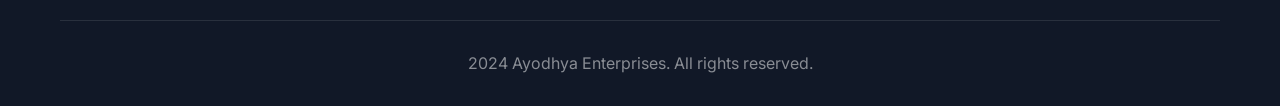
==== commit a49ba00c: "Add files via upload" ====
--- a/index.html
+++ b/index.html
@@ -3,7 +3,7 @@
 <head>
     <meta charset="UTF-8">
     <meta name="viewport" content="width=device-width, initial-scale=1.0">
-    <title>Premium Auto Sales - Quality Cars & In-House Financing</title>
+    <title>Ayodhya Enterprises - Quality Cars & In-House Financing</title>
     <link rel="stylesheet" href="styles.css">
     <link href="https://fonts.googleapis.com/css2?family=Inter:wght@300;400;500;600;700;800&display=swap" rel="stylesheet">
     <link rel="stylesheet" href="https://cdnjs.cloudflare.com/ajax/libs/font-awesome/6.4.0/css/all.min.css">
@@ -14,12 +14,11 @@
         <div class="container">
             <div class="nav-brand">
                 <i class="fas fa-car-side"></i>
-                <span>Premium Auto</span>
+                <span>Ayodhya Enterprises</span>
             </div>
             <ul class="nav-menu" id="navMenu">
                 <li><a href="#home" class="nav-link">Home</a></li>
-                <li><a href="#inventory" class="nav-link">Inventory</a></li>
-                <li><a href="#loan-calculator" class="nav-link">Loan Calculator</a></li>
+                                <li><a href="#loan-calculator" class="nav-link">Loan Calculator</a></li>
                 <li><a href="#financing" class="nav-link">Financing</a></li>
                 <li><a href="#contact" class="nav-link">Contact</a></li>
             </ul>
@@ -39,8 +38,8 @@
                 <h1>Drive Your Dream Car Today</h1>
                 <p>Premium vehicles with flexible in-house financing. Bad credit? No problem. We approve everyone!</p>
                 <div class="hero-buttons">
-                    <a href="#inventory" class="btn btn-primary">View Inventory</a>
-                    <a href="#loan-calculator" class="btn btn-secondary">Calculate Payment</a>
+                    <a href="#loan-calculator" class="btn btn-primary">Calculate Payment</a>
+                    <a href="#contact" class="btn btn-secondary">Contact Us</a>
                 </div>
                 <div class="hero-stats">
                     <div class="stat">
@@ -52,8 +51,8 @@
                         <span class="stat-label">Approval Rate</span>
                     </div>
                     <div class="stat">
-                        <span class="stat-number">0%</span>
-                        <span class="stat-label">Down Payment Options</span>
+                        <span class="stat-number">Minimum</span>
+                        <span class="stat-label">Down Payment</span>
                     </div>
                 </div>
             </div>
@@ -72,13 +71,9 @@
                 <div class="feature-card">
                     <i class="fas fa-hand-holding-usd"></i>
                     <h3>In-House Financing</h3>
-                    <p>No banks needed. We finance directly with flexible terms up to 72 months.</p>
-                </div>
-                <div class="feature-card">
-                    <i class="fas fa-credit-card"></i>
-                    <h3>Bad Credit OK</h3>
-                    <p>Bankruptcy, repossession, or no credit history - we work with all situations.</p>
-                </div>
+                    <p>We finance directly with flexible terms up to 72 months.</p>
+                </div>
+                
                 <div class="feature-card">
                     <i class="fas fa-exchange-alt"></i>
                     <h3>Trade-Ins Welcome</h3>
@@ -88,28 +83,6 @@
         </div>
     </section>
 
-    <!-- Inventory Section -->
-    <section id="inventory" class="inventory">
-        <div class="container">
-            <div class="section-header">
-                <h2>Our Inventory</h2>
-                <p>Browse our selection of quality pre-owned vehicles</p>
-            </div>
-
-            <div class="filter-bar">
-                <button class="filter-btn active" data-filter="all">All Vehicles</button>
-                <button class="filter-btn" data-filter="sedan">Sedans</button>
-                <button class="filter-btn" data-filter="suv">SUVs</button>
-                <button class="filter-btn" data-filter="truck">Trucks</button>
-                <button class="filter-btn" data-filter="luxury">Luxury</button>
-            </div>
-
-            <div class="cars-grid" id="carsGrid">
-                <!-- Cars will be populated by JavaScript -->
-            </div>
-        </div>
-    </section>
-
     <!-- Loan Calculator Section -->
     <section id="loan-calculator" class="loan-calculator">
         <div class="container">
@@ -122,11 +95,11 @@
                 <div class="calculator-grid">
                     <div class="calculator-inputs">
                         <div class="input-group">
-                            <label>Vehicle Price ($)</label>
+                            <label>Vehicle Price (₹)</label>
                             <input type="number" id="vehiclePrice" value="25000" min="1000" max="100000">
                         </div>
                         <div class="input-group">
-                            <label>Down Payment ($)</label>
+                            <label>Down Payment (₹)</label>
                             <input type="number" id="downPayment" value="2000" min="0">
                         </div>
                         <div class="input-group">
@@ -159,19 +132,19 @@
                         <div class="result-card">
                             <div class="result-item highlight">
                                 <span class="result-label">Estimated Monthly Payment</span>
-                                <span class="result-value" id="monthlyPayment">$0</span>
+                                <span class="result-value" id="monthlyPayment">₹0</span>
                             </div>
                             <div class="result-item">
                                 <span class="result-label">Total Loan Amount</span>
-                                <span class="result-value" id="loanAmount">$0</span>
+                                <span class="result-value" id="loanAmount">₹0</span>
                             </div>
                             <div class="result-item">
                                 <span class="result-label">Total Interest Paid</span>
-                                <span class="result-value" id="totalInterest">$0</span>
+                                <span class="result-value" id="totalInterest">₹0</span>
                             </div>
                             <div class="result-item">
                                 <span class="result-label">Total Cost of Vehicle</span>
-                                <span class="result-value" id="totalCost">$0</span>
+                                <span class="result-value" id="totalCost">₹0</span>
                             </div>
                         </div>
                         <div class="approval-badge">
@@ -346,7 +319,7 @@
                 <div class="footer-brand">
                     <div class="nav-brand">
                         <i class="fas fa-car-side"></i>
-                        <span>Premium Auto</span>
+                        <span>Ayodhya Enterprises</span>
                     </div>
                     <p>Your trusted partner in finding the perfect vehicle with financing that works for you.</p>
                     <div class="social-links">
@@ -359,8 +332,7 @@
                 <div class="footer-links">
                     <h4>Quick Links</h4>
                     <ul>
-                        <li><a href="#inventory">Inventory</a></li>
-                        <li><a href="#financing">Financing</a></li>
+                                                <li><a href="#financing">Financing</a></li>
                         <li><a href="#loan-calculator">Loan Calculator</a></li>
                         <li><a href="#contact">Contact Us</a></li>
                     </ul>
@@ -368,11 +340,9 @@
                 <div class="footer-links">
                     <h4>Financing</h4>
                     <ul>
-                        <li><a href="#">Apply Online</a></li>
-                        <li><a href="#">Payment Calculator</a></li>
+                                                <li><a href="#">Payment Calculator</a></li>
                         <li><a href="#">Credit Tips</a></li>
-                        <li><a href="#">Trade-In Value</a></li>
-                    </ul>
+                                            </ul>
                 </div>
                 <div class="footer-links">
                     <h4>Contact</h4>
@@ -385,20 +355,10 @@
                 </div>
             </div>
             <div class="footer-bottom">
-                <p> 2024 Premium Auto Sales. All rights reserved.</p>
+                <p> 2024 Ayodhya Enterprises. All rights reserved.</p>
             </div>
         </div>
     </footer>
-
-    <!-- Car Details Modal -->
-    <div id="carModal" class="modal">
-        <div class="modal-content">
-            <span class="modal-close">&times;</span>
-            <div class="modal-body" id="modalBody">
-                <!-- Populated by JS -->
-            </div>
-        </div>
-    </div>
 
     <script src="script.js"></script>
 </body>
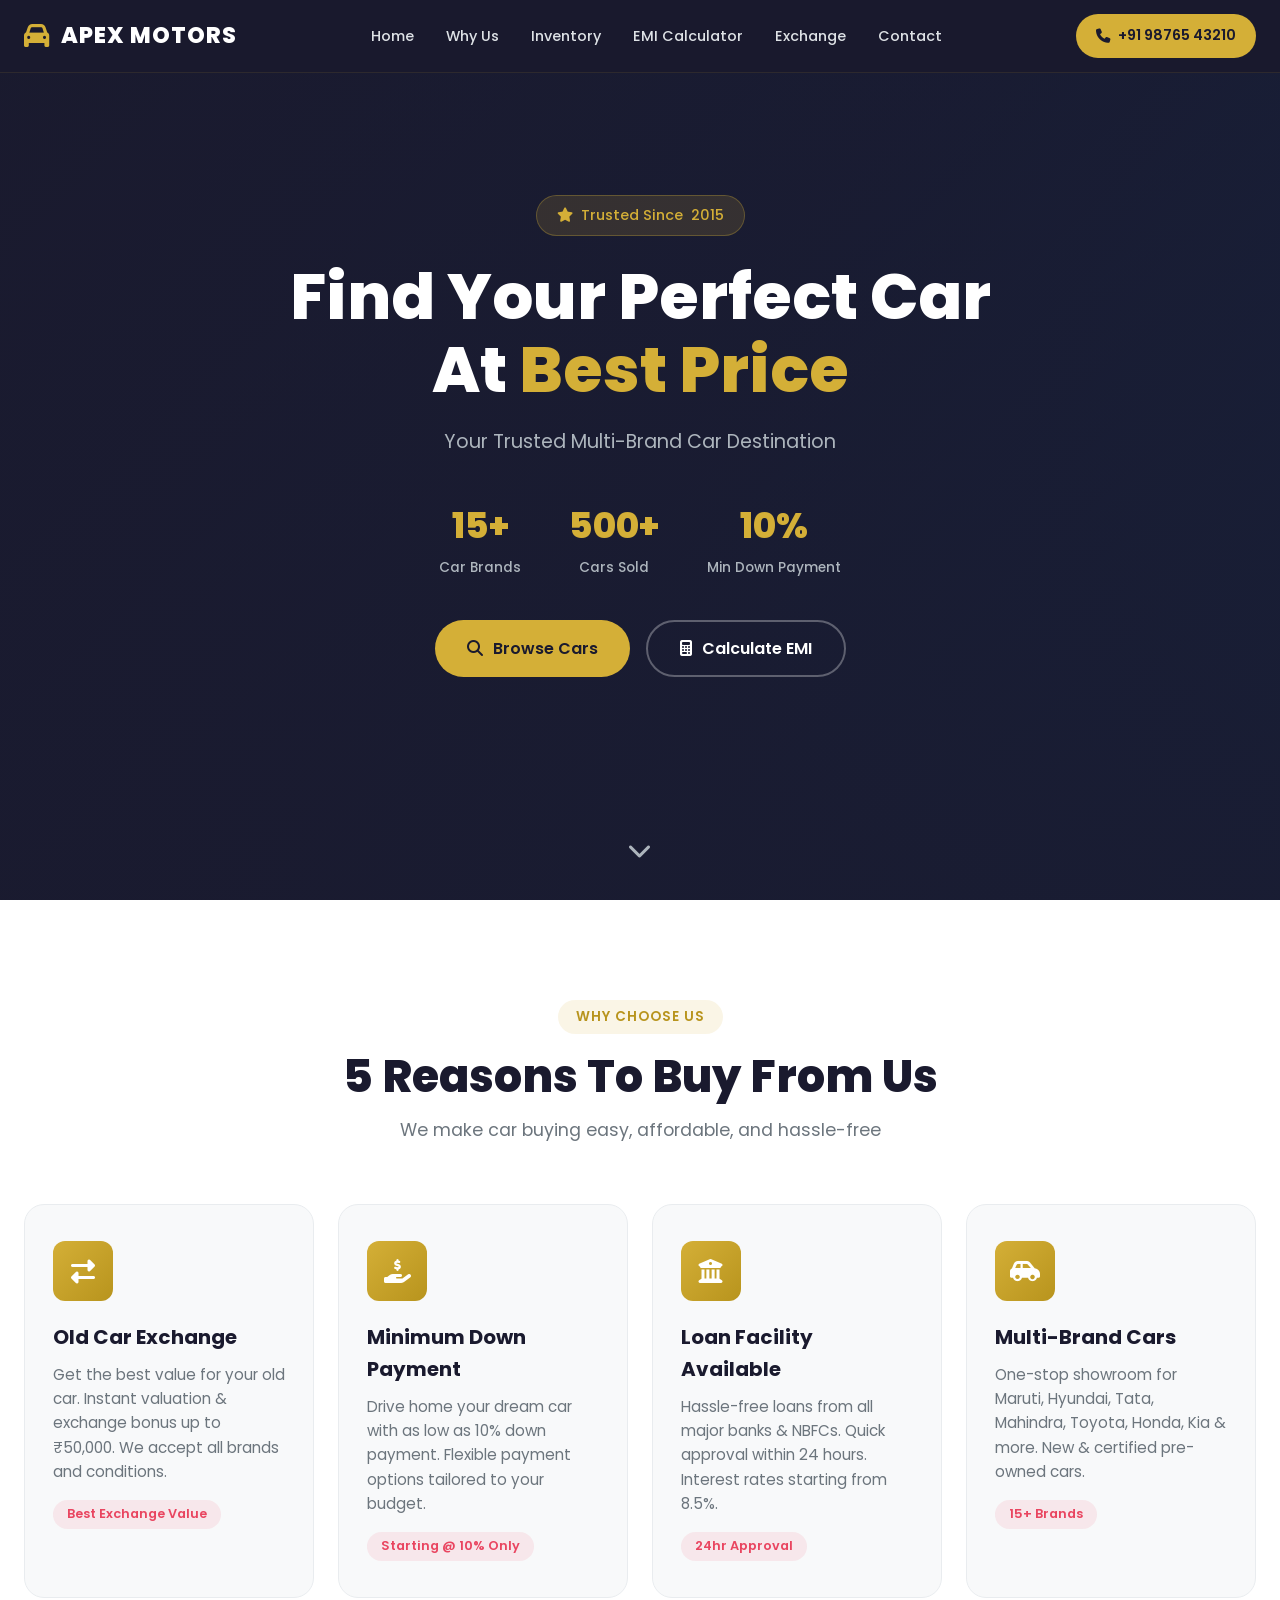
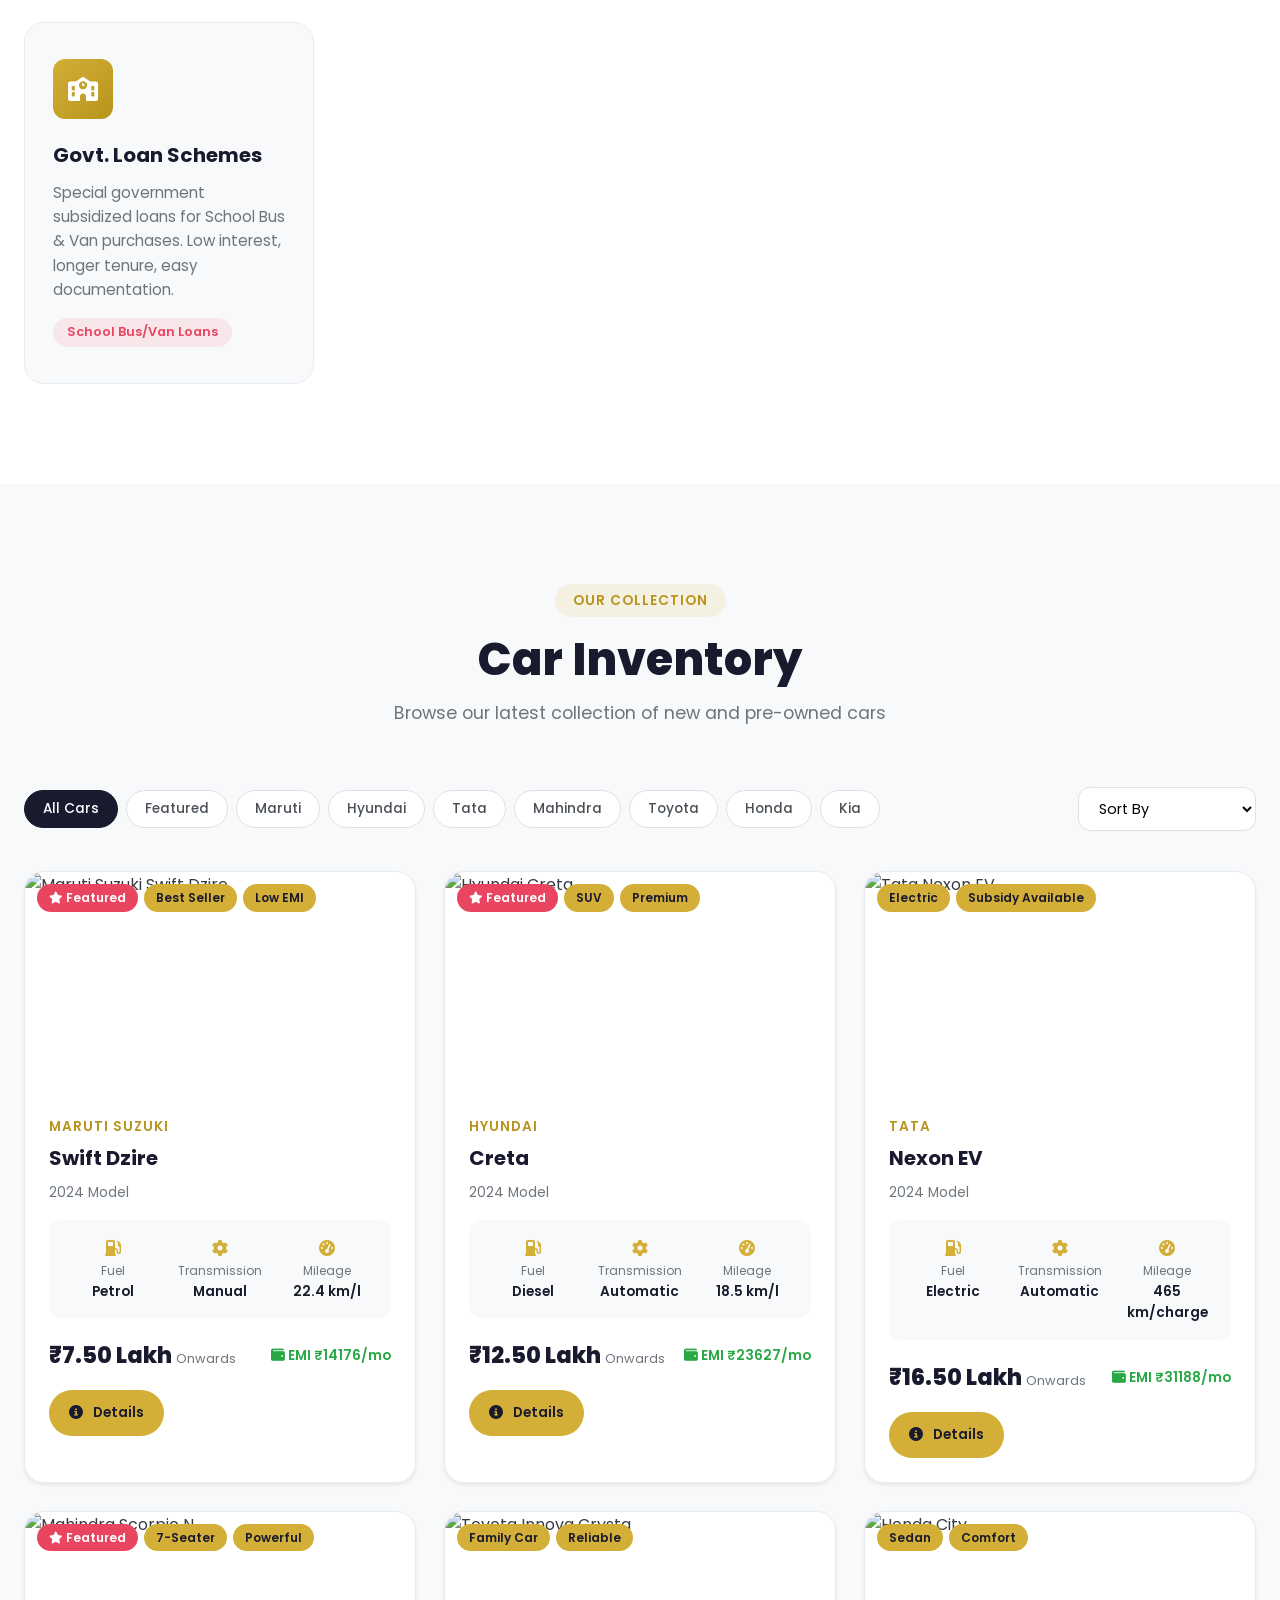
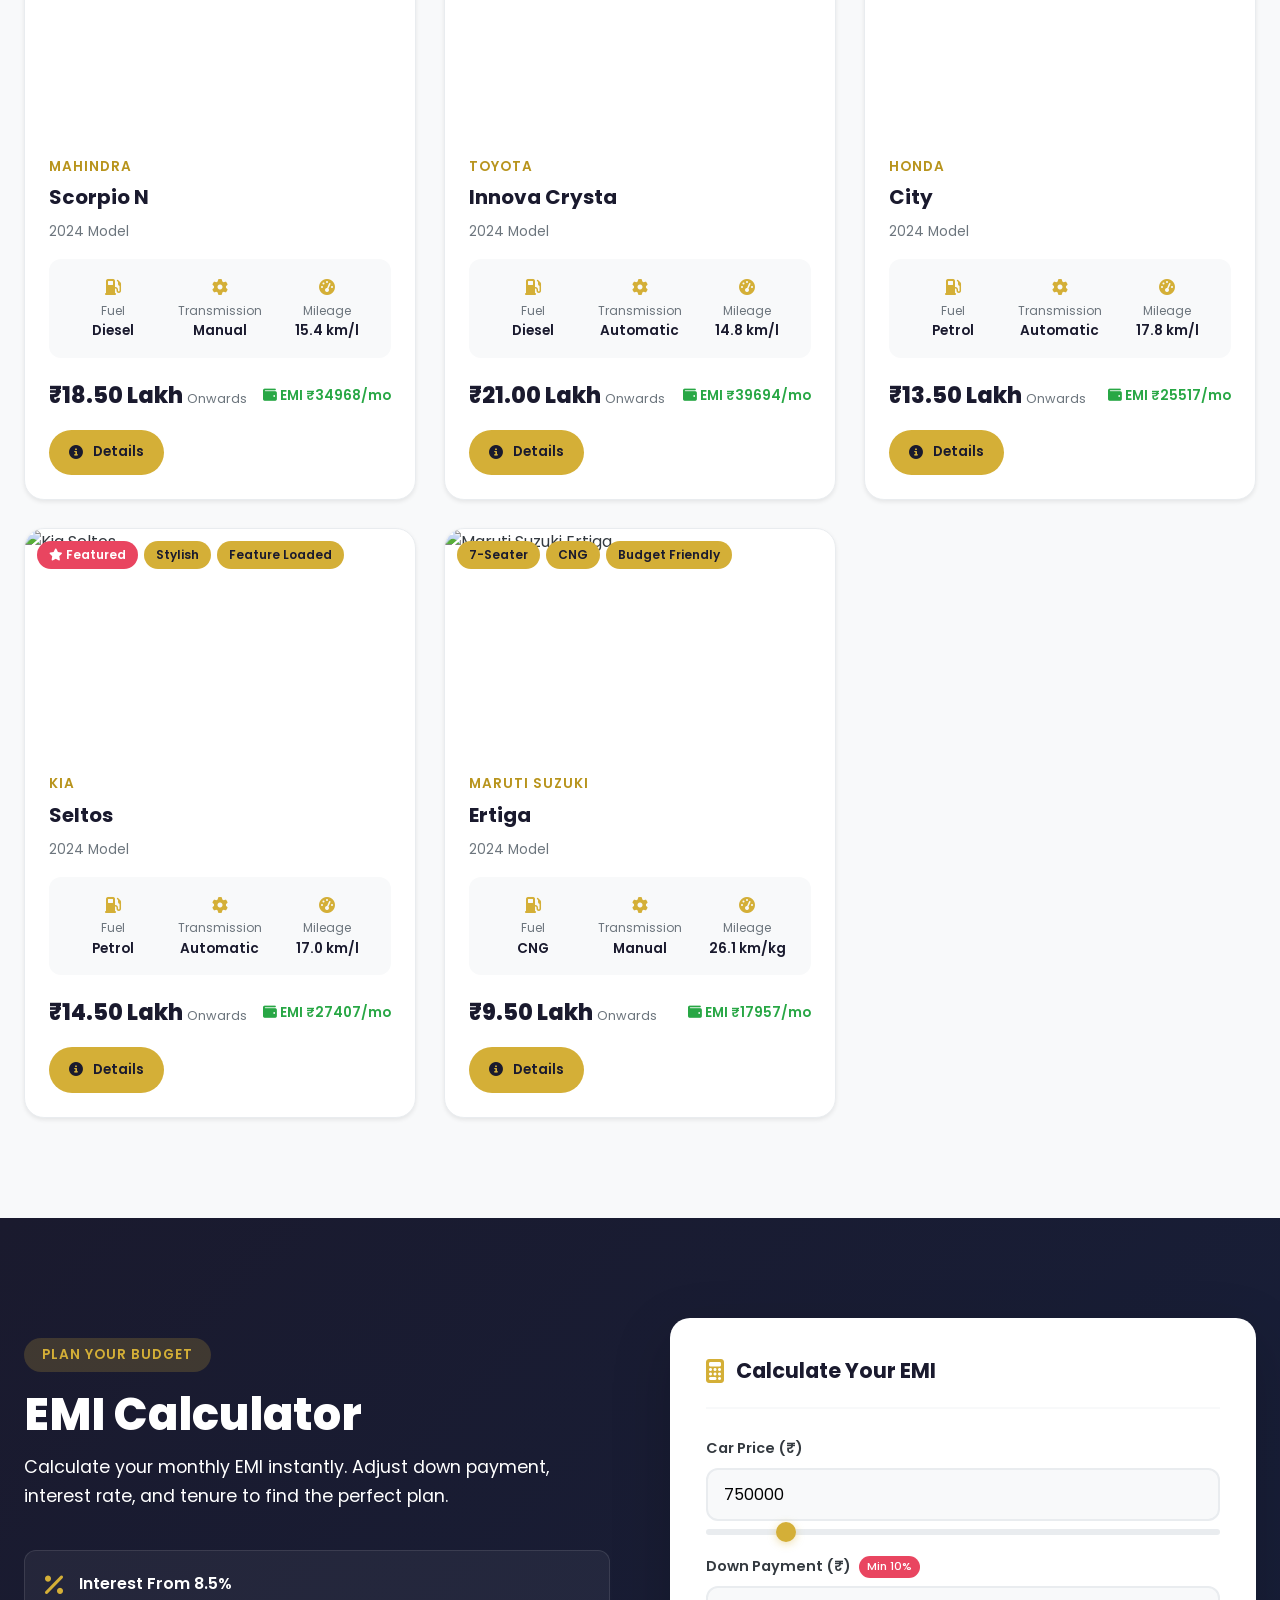
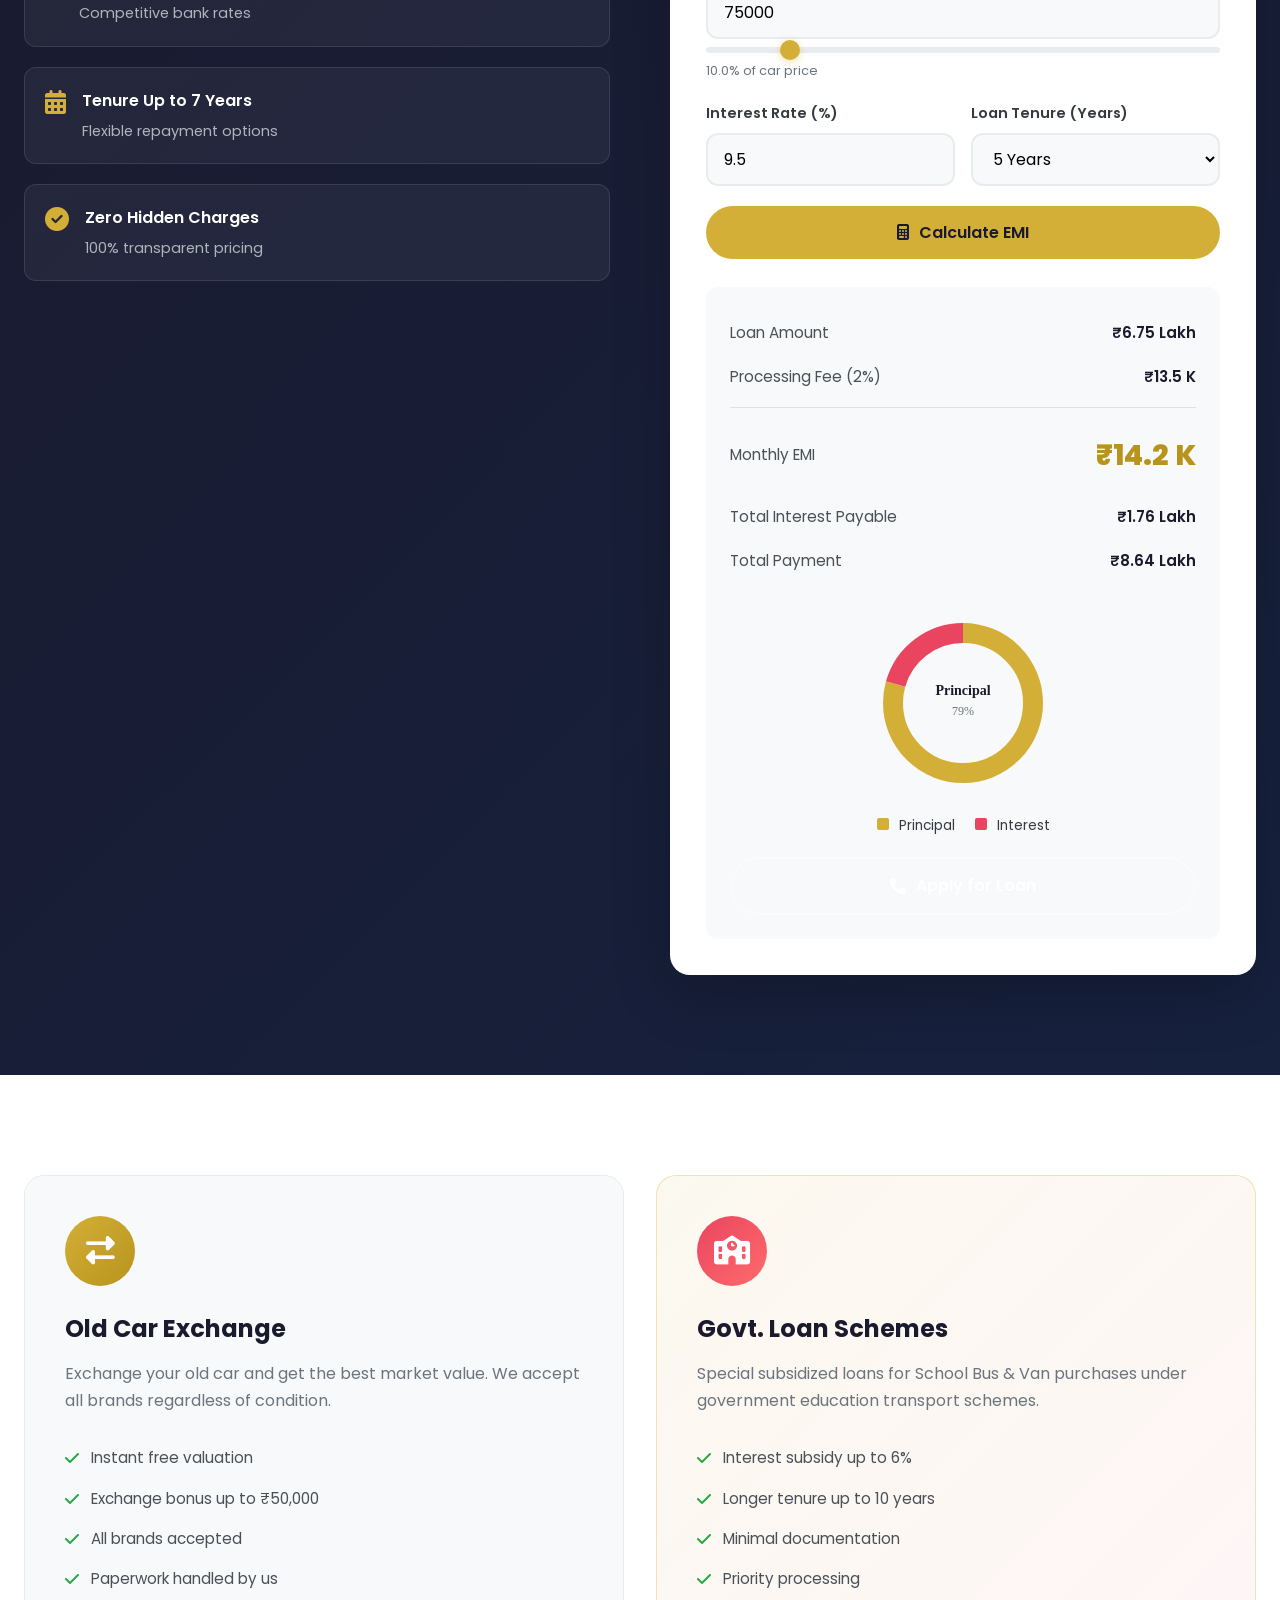
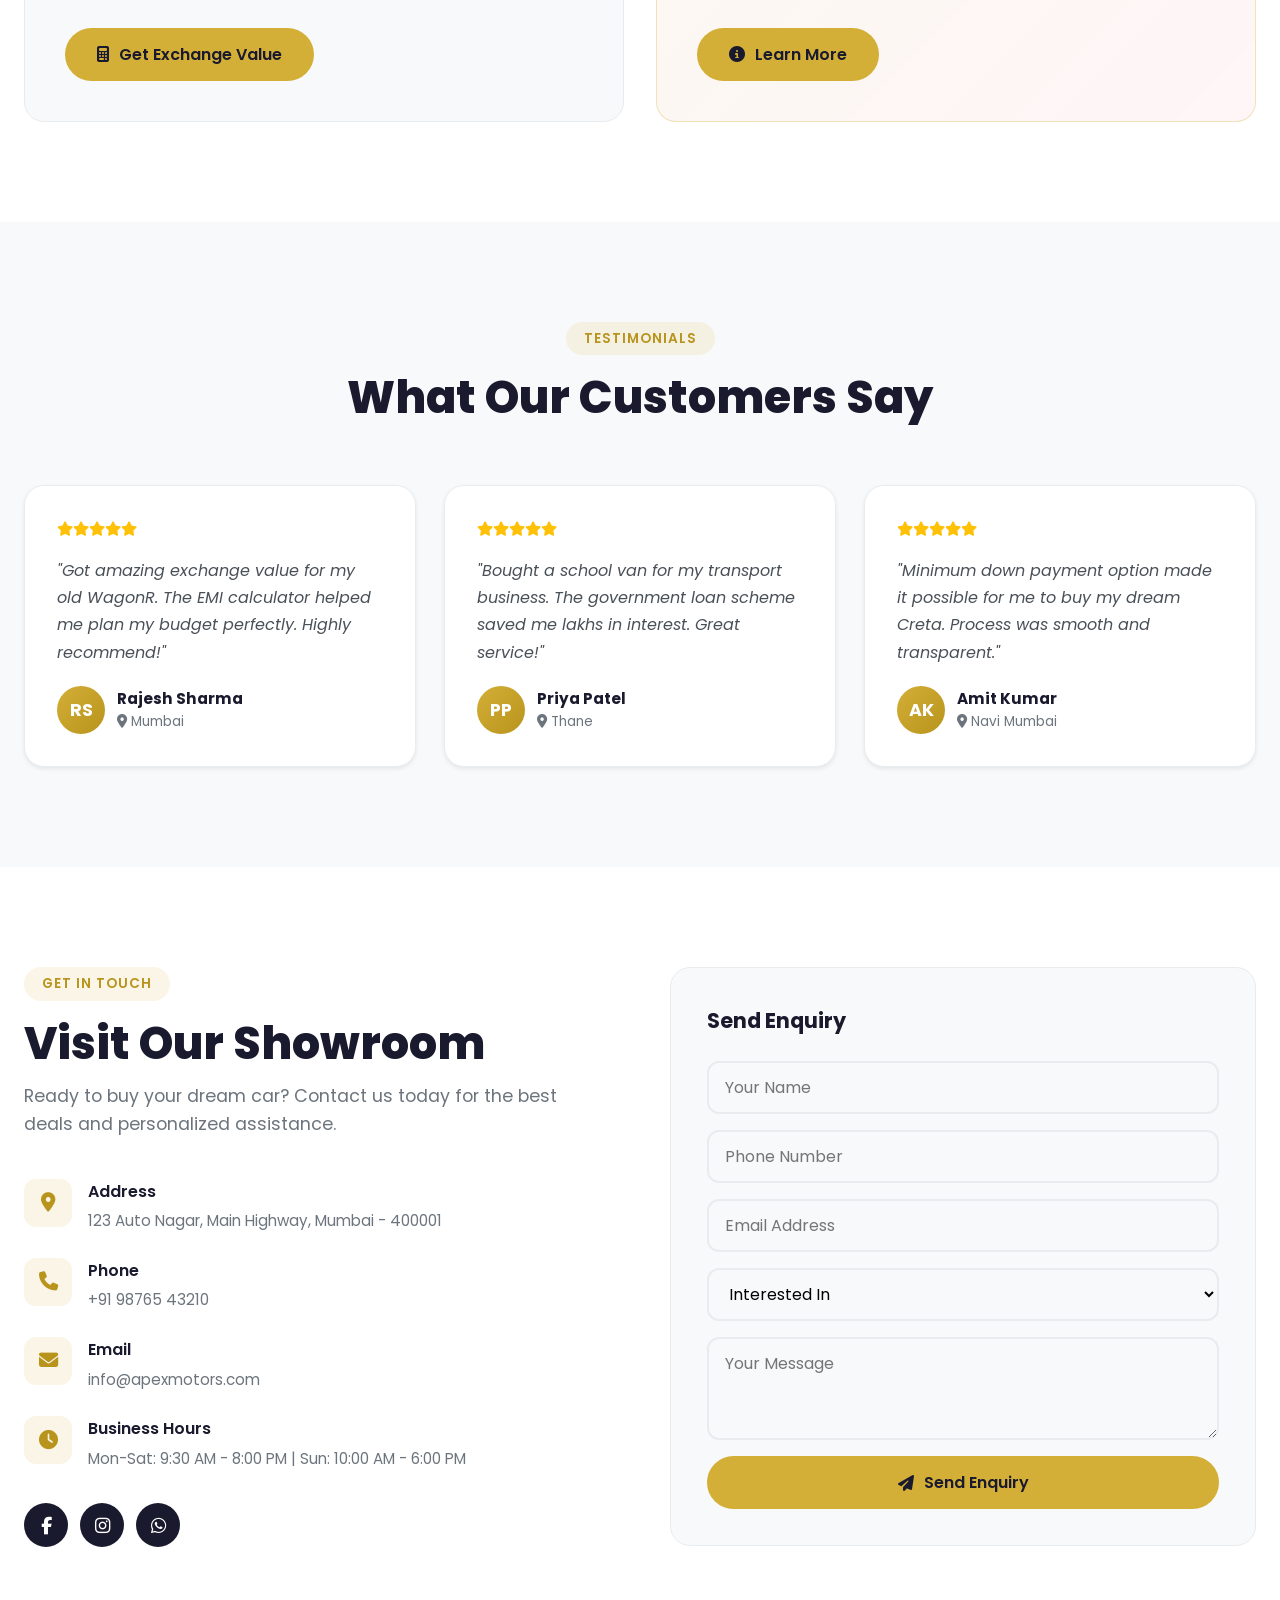
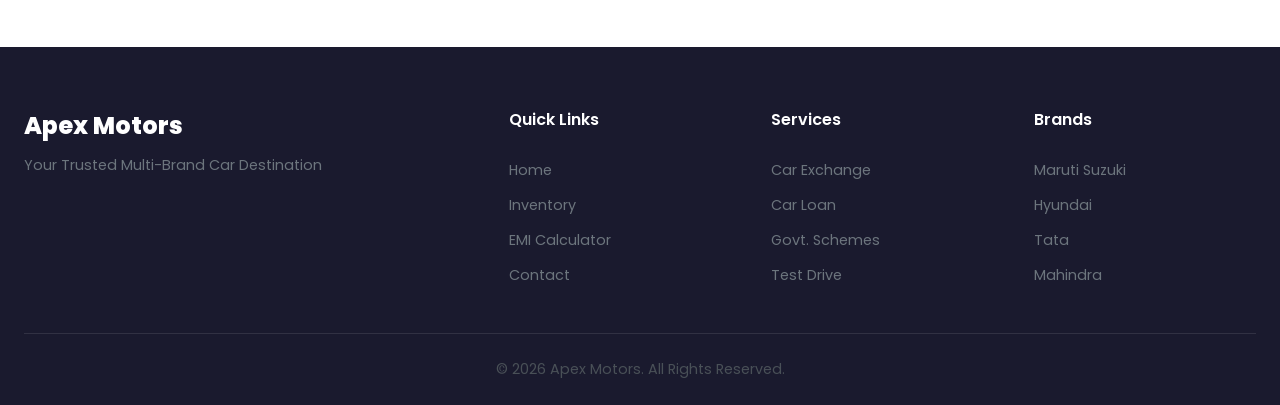
==== commit e32cc9a8: "Rename index (1).html to index.html" ====
--- a/index.html
+++ b/index.html
@@ -1,365 +1,502 @@
 <!DOCTYPE html>
 <html lang="en">
 <head>
-    <meta charset="UTF-8">
-    <meta name="viewport" content="width=device-width, initial-scale=1.0">
-    <title>Ayodhya Enterprises - Quality Cars & In-House Financing</title>
-    <link rel="stylesheet" href="styles.css">
-    <link href="https://fonts.googleapis.com/css2?family=Inter:wght@300;400;500;600;700;800&display=swap" rel="stylesheet">
-    <link rel="stylesheet" href="https://cdnjs.cloudflare.com/ajax/libs/font-awesome/6.4.0/css/all.min.css">
+  <meta charset="UTF-8">
+  <meta name="viewport" content="width=device-width, initial-scale=1.0">
+  <title>Apex Motors - Multi-Brand Car Showroom</title>
+  <link rel="stylesheet" href="style.css">
+  <link rel="stylesheet" href="https://cdnjs.cloudflare.com/ajax/libs/font-awesome/6.4.0/css/all.min.css">
+  <link href="https://fonts.googleapis.com/css2?family=Poppins:wght@300;400;500;600;700;800&display=swap" rel="stylesheet">
 </head>
 <body>
-    <!-- Navigation -->
-    <nav class="navbar" id="navbar">
-        <div class="container">
-            <div class="nav-brand">
-                <i class="fas fa-car-side"></i>
-                <span>Ayodhya Enterprises</span>
-            </div>
-            <ul class="nav-menu" id="navMenu">
-                <li><a href="#home" class="nav-link">Home</a></li>
-                                <li><a href="#loan-calculator" class="nav-link">Loan Calculator</a></li>
-                <li><a href="#financing" class="nav-link">Financing</a></li>
-                <li><a href="#contact" class="nav-link">Contact</a></li>
-            </ul>
-            <div class="hamburger" id="hamburger">
-                <span></span>
-                <span></span>
-                <span></span>
-            </div>
-        </div>
-    </nav>
-
-    <!-- Hero Section -->
-    <section id="home" class="hero">
-        <div class="hero-overlay"></div>
-        <div class="container">
-            <div class="hero-content">
-                <h1>Drive Your Dream Car Today</h1>
-                <p>Premium vehicles with flexible in-house financing. Bad credit? No problem. We approve everyone!</p>
-                <div class="hero-buttons">
-                    <a href="#loan-calculator" class="btn btn-primary">Calculate Payment</a>
-                    <a href="#contact" class="btn btn-secondary">Contact Us</a>
-                </div>
-                <div class="hero-stats">
-                    <div class="stat">
-                        <span class="stat-number">500+</span>
-                        <span class="stat-label">Cars Sold</span>
-                    </div>
-                    <div class="stat">
-                        <span class="stat-number">99%</span>
-                        <span class="stat-label">Approval Rate</span>
-                    </div>
-                    <div class="stat">
-                        <span class="stat-number">Minimum</span>
-                        <span class="stat-label">Down Payment</span>
-                    </div>
-                </div>
-            </div>
-        </div>
-    </section>
-
-    <!-- Features Section -->
-    <section class="features">
-        <div class="container">
-            <div class="features-grid">
-                <div class="feature-card">
-                    <i class="fas fa-shield-alt"></i>
-                    <h3>Quality Guaranteed</h3>
-                    <p>Every vehicle undergoes rigorous 150-point inspection before sale.</p>
-                </div>
-                <div class="feature-card">
-                    <i class="fas fa-hand-holding-usd"></i>
-                    <h3>In-House Financing</h3>
-                    <p>We finance directly with flexible terms up to 72 months.</p>
-                </div>
-                
-                <div class="feature-card">
-                    <i class="fas fa-exchange-alt"></i>
-                    <h3>Trade-Ins Welcome</h3>
-                    <p>Get top dollar for your current vehicle. Instant appraisal available.</p>
-                </div>
-            </div>
-        </div>
-    </section>
-
-    <!-- Loan Calculator Section -->
-    <section id="loan-calculator" class="loan-calculator">
-        <div class="container">
-            <div class="calculator-wrapper">
-                <div class="section-header">
-                    <h2>Loan Calculator</h2>
-                    <p>Estimate your monthly payment with our in-house financing</p>
-                </div>
-
-                <div class="calculator-grid">
-                    <div class="calculator-inputs">
-                        <div class="input-group">
-                            <label>Vehicle Price (₹)</label>
-                            <input type="number" id="vehiclePrice" value="25000" min="1000" max="100000">
-                        </div>
-                        <div class="input-group">
-                            <label>Down Payment (₹)</label>
-                            <input type="number" id="downPayment" value="2000" min="0">
-                        </div>
-                        <div class="input-group">
-                            <label>Interest Rate (%)</label>
-                            <input type="number" id="interestRate" value="8.9" min="0" max="30" step="0.1">
-                            <small>Our rates start at 8.9% APR</small>
-                        </div>
-                        <div class="input-group">
-                            <label>Loan Term (Months)</label>
-                            <select id="loanTerm">
-                                <option value="36">36 months (3 years)</option>
-                                <option value="48">48 months (4 years)</option>
-                                <option value="60" selected>60 months (5 years)</option>
-                                <option value="72">72 months (6 years)</option>
-                            </select>
-                        </div>
-                        <div class="input-group">
-                            <label>Credit Score</label>
-                            <select id="creditScore">
-                                <option value="excellent">Excellent (750+)</option>
-                                <option value="good" selected>Good (650-749)</option>
-                                <option value="fair">Fair (550-649)</option>
-                                <option value="poor">Poor (Below 550)</option>
-                            </select>
-                        </div>
-                        <button class="btn btn-primary btn-full" onclick="calculateLoan()">Calculate Payment</button>
-                    </div>
-
-                    <div class="calculator-results">
-                        <div class="result-card">
-                            <div class="result-item highlight">
-                                <span class="result-label">Estimated Monthly Payment</span>
-                                <span class="result-value" id="monthlyPayment">₹0</span>
-                            </div>
-                            <div class="result-item">
-                                <span class="result-label">Total Loan Amount</span>
-                                <span class="result-value" id="loanAmount">₹0</span>
-                            </div>
-                            <div class="result-item">
-                                <span class="result-label">Total Interest Paid</span>
-                                <span class="result-value" id="totalInterest">₹0</span>
-                            </div>
-                            <div class="result-item">
-                                <span class="result-label">Total Cost of Vehicle</span>
-                                <span class="result-value" id="totalCost">₹0</span>
-                            </div>
-                        </div>
-                        <div class="approval-badge">
-                            <i class="fas fa-check-circle"></i>
-                            <span>Pre-qualify without affecting your credit score!</span>
-                        </div>
-                    </div>
-                </div>
-            </div>
-        </div>
-    </section>
-
-    <!-- Financing Section -->
-    <section id="financing" class="financing">
-        <div class="container">
-            <div class="section-header">
-                <h2>Why Our In-House Financing?</h2>
-                <p>We make car buying easy, regardless of your credit history</p>
-            </div>
-
-            <div class="financing-grid">
-                <div class="financing-card">
-                    <div class="financing-icon">
-                        <i class="fas fa-clock"></i>
-                    </div>
-                    <h3>Fast Approval</h3>
-                    <p>Get approved in minutes, not days. Drive home the same day!</p>
-                    <ul>
-                        <li>Same-day approval</li>
-                        <li>Minimal paperwork</li>
-                        <li>Instant decision</li>
-                    </ul>
-                </div>
-                <div class="financing-card">
-                    <div class="financing-icon">
-                        <i class="fas fa-user-check"></i>
-                    </div>
-                    <h3>Flexible Requirements</h3>
-                    <p>We look at your current situation, not just your past.</p>
-                    <ul>
-                        <li>Bad credit accepted</li>
-                        <li>No credit OK</li>
-                        <li>Bankruptcy discharged OK</li>
-                    </ul>
-                </div>
-                <div class="financing-card">
-                    <div class="financing-icon">
-                        <i class="fas fa-sliders-h"></i>
-                    </div>
-                    <h3>Customizable Terms</h3>
-                    <p>Build a payment plan that fits your budget.</p>
-                    <ul>
-                        <li>Low down payments</li>
-                        <li>Bi-weekly payments</li>
-                        <li>Deferred first payment</li>
-                    </ul>
-                </div>
-            </div>
-
-            <div class="requirements-box">
-                <h3>What You Need to Get Started</h3>
-                <div class="requirements-grid">
-                    <div class="requirement">
-                        <i class="fas fa-id-card"></i>
-                        <span>Valid Driver's License</span>
-                    </div>
-                    <div class="requirement">
-                        <i class="fas fa-file-invoice-dollar"></i>
-                        <span>Proof of Income (2 recent pay stubs)</span>
-                    </div>
-                    <div class="requirement">
-                        <i class="fas fa-home"></i>
-                        <span>Proof of Residence</span>
-                    </div>
-                    <div class="requirement">
-                        <i class="fas fa-phone"></i>
-                        <span>Working Phone Number</span>
-                    </div>
-                </div>
-            </div>
-        </div>
-    </section>
-
-    <!-- Contact Section -->
-    <section id="contact" class="contact">
-        <div class="container">
-            <div class="contact-wrapper">
-                <div class="contact-info">
-                    <h2>Get In Touch</h2>
-                    <p>Ready to find your perfect car? Contact us today or visit our dealership.</p>
-
-                    <div class="info-items">
-                        <div class="info-item">
-                            <i class="fas fa-map-marker-alt"></i>
-                            <div>
-                                <strong>Location</strong>
-                                <span>123 Auto Drive, Car City, ST 12345</span>
-                            </div>
-                        </div>
-                        <div class="info-item">
-                            <i class="fas fa-phone"></i>
-                            <div>
-                                <strong>Phone</strong>
-                                <span>(555) 123-4567</span>
-                            </div>
-                        </div>
-                        <div class="info-item">
-                            <i class="fas fa-envelope"></i>
-                            <div>
-                                <strong>Email</strong>
-                                <span>sales@premiumauto.com</span>
-                            </div>
-                        </div>
-                        <div class="info-item">
-                            <i class="fas fa-clock"></i>
-                            <div>
-                                <strong>Hours</strong>
-                                <span>Mon-Sat: 9AM - 8PM | Sun: 11AM - 5PM</span>
-                            </div>
-                        </div>
-                    </div>
-                </div>
-
-                <div class="contact-form-wrapper">
-                    <form id="contactForm" class="contact-form">
-                        <h3>Request More Information</h3>
-                        <div class="form-row">
-                            <div class="form-group">
-                                <label>First Name</label>
-                                <input type="text" id="firstName" required>
-                            </div>
-                            <div class="form-group">
-                                <label>Last Name</label>
-                                <input type="text" id="lastName" required>
-                            </div>
-                        </div>
-                        <div class="form-group">
-                            <label>Email</label>
-                            <input type="email" id="email" required>
-                        </div>
-                        <div class="form-group">
-                            <label>Phone</label>
-                            <input type="tel" id="phone" required>
-                        </div>
-                        <div class="form-group">
-                            <label>Interested In</label>
-                            <select id="interest">
-                                <option value="">Select a vehicle type...</option>
-                                <option value="sedan">Sedan</option>
-                                <option value="suv">SUV</option>
-                                <option value="truck">Truck</option>
-                                <option value="luxury">Luxury</option>
-                                <option value="financing">Financing Info Only</option>
-                            </select>
-                        </div>
-                        <div class="form-group">
-                            <label>Message</label>
-                            <textarea id="message" rows="4" placeholder="Tell us about your needs..."></textarea>
-                        </div>
-                        <button type="submit" class="btn btn-primary btn-full">Send Message</button>
-                        <p class="form-note">We respect your privacy. No spam, ever.</p>
-                    </form>
-                </div>
-            </div>
-        </div>
-    </section>
-
-    <!-- Footer -->
-    <footer class="footer">
-        <div class="container">
-            <div class="footer-grid">
-                <div class="footer-brand">
-                    <div class="nav-brand">
-                        <i class="fas fa-car-side"></i>
-                        <span>Ayodhya Enterprises</span>
-                    </div>
-                    <p>Your trusted partner in finding the perfect vehicle with financing that works for you.</p>
-                    <div class="social-links">
-                        <a href="#"><i class="fab fa-facebook"></i></a>
-                        <a href="#"><i class="fab fa-instagram"></i></a>
-                        <a href="#"><i class="fab fa-twitter"></i></a>
-                        <a href="#"><i class="fab fa-youtube"></i></a>
-                    </div>
-                </div>
-                <div class="footer-links">
-                    <h4>Quick Links</h4>
-                    <ul>
-                                                <li><a href="#financing">Financing</a></li>
-                        <li><a href="#loan-calculator">Loan Calculator</a></li>
-                        <li><a href="#contact">Contact Us</a></li>
-                    </ul>
-                </div>
-                <div class="footer-links">
-                    <h4>Financing</h4>
-                    <ul>
-                                                <li><a href="#">Payment Calculator</a></li>
-                        <li><a href="#">Credit Tips</a></li>
-                                            </ul>
-                </div>
-                <div class="footer-links">
-                    <h4>Contact</h4>
-                    <ul>
-                        <li>(555) 123-4567</li>
-                        <li>sales@premiumauto.com</li>
-                        <li>123 Auto Drive</li>
-                        <li>Car City, ST 12345</li>
-                    </ul>
-                </div>
-            </div>
-            <div class="footer-bottom">
-                <p> 2024 Ayodhya Enterprises. All rights reserved.</p>
-            </div>
-        </div>
-    </footer>
-
-    <script src="script.js"></script>
+
+  <!-- Navigation -->
+  <nav class="navbar" id="navbar">
+    <div class="container nav-container">
+      <a href="#" class="logo" id="companyLogo">
+        <i class="fas fa-car"></i>
+        <span id="logoText">APEX MOTORS</span>
+      </a>
+      <button class="mobile-toggle" id="mobileToggle">
+        <i class="fas fa-bars"></i>
+      </button>
+      <ul class="nav-menu" id="navMenu">
+        <li><a href="#home" class="nav-link">Home</a></li>
+        <li><a href="#features" class="nav-link">Why Us</a></li>
+        <li><a href="#inventory" class="nav-link">Inventory</a></li>
+        <li><a href="#emi-calculator" class="nav-link">EMI Calculator</a></li>
+        <li><a href="#exchange" class="nav-link">Exchange</a></li>
+        <li><a href="#contact" class="nav-link">Contact</a></li>
+      </ul>
+      <a href="tel:+919876543210" class="nav-cta" id="navPhone">
+        <i class="fas fa-phone"></i> Call Now
+      </a>
+    </div>
+  </nav>
+
+  <!-- Hero Section -->
+  <section class="hero" id="home">
+    <div class="hero-overlay"></div>
+    <div class="hero-content">
+      <div class="hero-badge">
+        <i class="fas fa-star"></i> Trusted Since <span id="estYear">2015</span>
+      </div>
+      <h1 class="hero-title">Find Your Perfect Car<br>At <span class="highlight">Best Price</span></h1>
+      <p class="hero-subtitle" id="heroTagline">Your Trusted Multi-Brand Car Destination</p>
+      <div class="hero-stats">
+        <div class="stat">
+          <span class="stat-number">15+</span>
+          <span class="stat-label">Car Brands</span>
+        </div>
+        <div class="stat">
+          <span class="stat-number">500+</span>
+          <span class="stat-label">Cars Sold</span>
+        </div>
+        <div class="stat">
+          <span class="stat-number">10%</span>
+          <span class="stat-label">Min Down Payment</span>
+        </div>
+      </div>
+      <div class="hero-buttons">
+        <a href="#inventory" class="btn btn-primary">
+          <i class="fas fa-search"></i> Browse Cars
+        </a>
+        <a href="#emi-calculator" class="btn btn-secondary">
+          <i class="fas fa-calculator"></i> Calculate EMI
+        </a>
+      </div>
+    </div>
+    <div class="scroll-indicator">
+      <i class="fas fa-chevron-down"></i>
+    </div>
+  </section>
+
+  <!-- 5 Key Features Section -->
+  <section class="features" id="features">
+    <div class="container">
+      <div class="section-header">
+        <span class="section-tag">Why Choose Us</span>
+        <h2 class="section-title">5 Reasons To Buy From Us</h2>
+        <p class="section-subtitle">We make car buying easy, affordable, and hassle-free</p>
+      </div>
+      <div class="features-grid" id="featuresGrid">
+        <!-- Features injected by JS -->
+      </div>
+    </div>
+  </section>
+
+  <!-- Inventory Section -->
+  <section class="inventory" id="inventory">
+    <div class="container">
+      <div class="section-header">
+        <span class="section-tag">Our Collection</span>
+        <h2 class="section-title">Car Inventory</h2>
+        <p class="section-subtitle">Browse our latest collection of new and pre-owned cars</p>
+      </div>
+
+      <!-- Filters -->
+      <div class="inventory-filters">
+        <div class="filter-group">
+          <button class="filter-btn active" data-filter="all">All Cars</button>
+          <button class="filter-btn" data-filter="featured">Featured</button>
+          <button class="filter-btn" data-filter="Maruti Suzuki">Maruti</button>
+          <button class="filter-btn" data-filter="Hyundai">Hyundai</button>
+          <button class="filter-btn" data-filter="Tata">Tata</button>
+          <button class="filter-btn" data-filter="Mahindra">Mahindra</button>
+          <button class="filter-btn" data-filter="Toyota">Toyota</button>
+          <button class="filter-btn" data-filter="Honda">Honda</button>
+          <button class="filter-btn" data-filter="Kia">Kia</button>
+        </div>
+        <div class="filter-sort">
+          <select id="sortSelect">
+            <option value="default">Sort By</option>
+            <option value="price-low">Price: Low to High</option>
+            <option value="price-high">Price: High to Low</option>
+            <option value="brand">Brand Name</option>
+          </select>
+        </div>
+      </div>
+
+      <!-- Car Grid -->
+      <div class="car-grid" id="carGrid">
+        <!-- Cars injected by JS -->
+      </div>
+
+      <!-- No Results -->
+      <div class="no-results" id="noResults" style="display:none;">
+        <i class="fas fa-car-crash"></i>
+        <p>No cars found matching your criteria.</p>
+      </div>
+    </div>
+  </section>
+
+  <!-- EMI Calculator Section -->
+  <section class="emi-section" id="emi-calculator">
+    <div class="container">
+      <div class="emi-wrapper">
+        <div class="emi-info">
+          <span class="section-tag">Plan Your Budget</span>
+          <h2 class="section-title">EMI Calculator</h2>
+          <p class="section-subtitle">Calculate your monthly EMI instantly. Adjust down payment, interest rate, and tenure to find the perfect plan.</p>
+
+          <div class="emi-highlights">
+            <div class="emi-highlight">
+              <i class="fas fa-percentage"></i>
+              <div>
+                <strong>Interest From 8.5%</strong>
+                <span>Competitive bank rates</span>
+              </div>
+            </div>
+            <div class="emi-highlight">
+              <i class="fas fa-calendar-alt"></i>
+              <div>
+                <strong>Tenure Up to 7 Years</strong>
+                <span>Flexible repayment options</span>
+              </div>
+            </div>
+            <div class="emi-highlight">
+              <i class="fas fa-check-circle"></i>
+              <div>
+                <strong>Zero Hidden Charges</strong>
+                <span>100% transparent pricing</span>
+              </div>
+            </div>
+          </div>
+        </div>
+
+        <div class="emi-calculator-card">
+          <div class="emi-card-header">
+            <i class="fas fa-calculator"></i>
+            <h3>Calculate Your EMI</h3>
+          </div>
+
+          <div class="emi-form">
+            <div class="form-group">
+              <label>Car Price (₹)</label>
+              <input type="number" id="carPrice" value="750000" min="50000" step="1000">
+              <input type="range" id="carPriceRange" min="50000" max="5000000" value="750000" step="10000">
+            </div>
+
+            <div class="form-group">
+              <label>Down Payment (₹) <span class="min-tag">Min 10%</span></label>
+              <input type="number" id="downPayment" value="75000" min="0" step="1000">
+              <input type="range" id="downPaymentRange" min="0" max="500000" value="75000" step="5000">
+              <div class="down-percent" id="downPercent">10% of car price</div>
+            </div>
+
+            <div class="form-row">
+              <div class="form-group half">
+                <label>Interest Rate (%)</label>
+                <input type="number" id="interestRate" value="9.5" min="1" max="20" step="0.1">
+              </div>
+              <div class="form-group half">
+                <label>Loan Tenure (Years)</label>
+                <select id="loanTenure">
+                  <option value="12">1 Year</option>
+                  <option value="24">2 Years</option>
+                  <option value="36">3 Years</option>
+                  <option value="48">4 Years</option>
+                  <option value="60" selected>5 Years</option>
+                  <option value="72">6 Years</option>
+                  <option value="84">7 Years</option>
+                </select>
+              </div>
+            </div>
+
+            <button class="btn btn-primary btn-full" id="calculateEmi">
+              <i class="fas fa-calculator"></i> Calculate EMI
+            </button>
+          </div>
+
+          <div class="emi-result" id="emiResult">
+            <div class="result-row">
+              <span>Loan Amount</span>
+              <strong id="loanAmount">₹6,75,000</strong>
+            </div>
+            <div class="result-row">
+              <span>Processing Fee (2%)</span>
+              <strong id="processingFee">₹13,500</strong>
+            </div>
+            <div class="result-divider"></div>
+            <div class="result-row emi-highlight-row">
+              <span>Monthly EMI</span>
+              <strong class="emi-amount" id="emiAmount">₹14,137</strong>
+            </div>
+            <div class="result-row">
+              <span>Total Interest Payable</span>
+              <strong id="totalInterest">₹1,73,220</strong>
+            </div>
+            <div class="result-row">
+              <span>Total Payment</span>
+              <strong id="totalPayment">₹8,61,720</strong>
+            </div>
+
+            <div class="emi-chart-container">
+              <canvas id="emiChart" width="280" height="200"></canvas>
+              <div class="chart-legend">
+                <div><span class="legend-color principal"></span> Principal</div>
+                <div><span class="legend-color interest"></span> Interest</div>
+              </div>
+            </div>
+
+            <a href="#contact" class="btn btn-secondary btn-full">
+              <i class="fas fa-phone"></i> Apply for Loan
+            </a>
+          </div>
+        </div>
+      </div>
+    </div>
+  </section>
+
+  <!-- Exchange & Loan Info Section -->
+  <section class="exchange-section" id="exchange">
+    <div class="container">
+      <div class="exchange-wrapper">
+        <div class="exchange-card">
+          <div class="exchange-icon">
+            <i class="fas fa-exchange-alt"></i>
+          </div>
+          <h3>Old Car Exchange</h3>
+          <p>Exchange your old car and get the best market value. We accept all brands regardless of condition.</p>
+          <ul class="exchange-list">
+            <li><i class="fas fa-check"></i> Instant free valuation</li>
+            <li><i class="fas fa-check"></i> Exchange bonus up to ₹50,000</li>
+            <li><i class="fas fa-check"></i> All brands accepted</li>
+            <li><i class="fas fa-check"></i> Paperwork handled by us</li>
+          </ul>
+          <button class="btn btn-primary" onclick="showExchangeModal()">
+            <i class="fas fa-calculator"></i> Get Exchange Value
+          </button>
+        </div>
+
+        <div class="exchange-card gov-card">
+          <div class="exchange-icon">
+            <i class="fas fa-school"></i>
+          </div>
+          <h3>Govt. Loan Schemes</h3>
+          <p>Special subsidized loans for School Bus & Van purchases under government education transport schemes.</p>
+          <ul class="exchange-list">
+            <li><i class="fas fa-check"></i> Interest subsidy up to 6%</li>
+            <li><i class="fas fa-check"></i> Longer tenure up to 10 years</li>
+            <li><i class="fas fa-check"></i> Minimal documentation</li>
+            <li><i class="fas fa-check"></i> Priority processing</li>
+          </ul>
+          <button class="btn btn-primary" onclick="showGovModal()">
+            <i class="fas fa-info-circle"></i> Learn More
+          </button>
+        </div>
+      </div>
+    </div>
+  </section>
+
+  <!-- Testimonials -->
+  <section class="testimonials">
+    <div class="container">
+      <div class="section-header">
+        <span class="section-tag">Testimonials</span>
+        <h2 class="section-title">What Our Customers Say</h2>
+      </div>
+      <div class="testimonial-grid" id="testimonialGrid">
+        <!-- Testimonials injected by JS -->
+      </div>
+    </div>
+  </section>
+
+  <!-- Contact Section -->
+  <section class="contact" id="contact">
+    <div class="container">
+      <div class="contact-wrapper">
+        <div class="contact-info">
+          <span class="section-tag">Get In Touch</span>
+          <h2 class="section-title">Visit Our Showroom</h2>
+          <p class="section-subtitle">Ready to buy your dream car? Contact us today for the best deals and personalized assistance.</p>
+
+          <div class="contact-details">
+            <div class="contact-item">
+              <i class="fas fa-map-marker-alt"></i>
+              <div>
+                <strong>Address</strong>
+                <span id="contactAddress">123 Auto Nagar, Main Highway, Mumbai - 400001</span>
+              </div>
+            </div>
+            <div class="contact-item">
+              <i class="fas fa-phone"></i>
+              <div>
+                <strong>Phone</strong>
+                <span id="contactPhone">+91 98765 43210</span>
+              </div>
+            </div>
+            <div class="contact-item">
+              <i class="fas fa-envelope"></i>
+              <div>
+                <strong>Email</strong>
+                <span id="contactEmail">info@apexmotors.com</span>
+              </div>
+            </div>
+            <div class="contact-item">
+              <i class="fas fa-clock"></i>
+              <div>
+                <strong>Business Hours</strong>
+                <span>Mon-Sat: 9:30 AM - 8:00 PM | Sun: 10:00 AM - 6:00 PM</span>
+              </div>
+            </div>
+          </div>
+
+          <div class="social-links">
+            <a href="#" id="socialFacebook" class="social-btn"><i class="fab fa-facebook-f"></i></a>
+            <a href="#" id="socialInstagram" class="social-btn"><i class="fab fa-instagram"></i></a>
+            <a href="#" id="socialWhatsapp" class="social-btn"><i class="fab fa-whatsapp"></i></a>
+          </div>
+        </div>
+
+        <div class="contact-form-card">
+          <h3>Send Enquiry</h3>
+          <form id="enquiryForm">
+            <div class="form-group">
+              <input type="text" placeholder="Your Name" required>
+            </div>
+            <div class="form-group">
+              <input type="tel" placeholder="Phone Number" required>
+            </div>
+            <div class="form-group">
+              <input type="email" placeholder="Email Address">
+            </div>
+            <div class="form-group">
+              <select required>
+                <option value="">Interested In</option>
+                <option value="new">New Car Purchase</option>
+                <option value="used">Used Car Purchase</option>
+                <option value="exchange">Car Exchange</option>
+                <option value="loan">Loan Enquiry</option>
+                <option value="school">School Bus/Van</option>
+              </select>
+            </div>
+            <div class="form-group">
+              <textarea placeholder="Your Message" rows="3"></textarea>
+            </div>
+            <button type="submit" class="btn btn-primary btn-full">
+              <i class="fas fa-paper-plane"></i> Send Enquiry
+            </button>
+          </form>
+        </div>
+      </div>
+    </div>
+  </section>
+
+  <!-- Footer -->
+  <footer class="footer">
+    <div class="container">
+      <div class="footer-content">
+        <div class="footer-brand">
+          <h3 id="footerLogo">APEX MOTORS</h3>
+          <p id="footerTagline">Your Trusted Multi-Brand Car Destination</p>
+        </div>
+        <div class="footer-links">
+          <h4>Quick Links</h4>
+          <a href="#home">Home</a>
+          <a href="#inventory">Inventory</a>
+          <a href="#emi-calculator">EMI Calculator</a>
+          <a href="#contact">Contact</a>
+        </div>
+        <div class="footer-links">
+          <h4>Services</h4>
+          <a href="#exchange">Car Exchange</a>
+          <a href="#emi-calculator">Car Loan</a>
+          <a href="#exchange">Govt. Schemes</a>
+          <a href="#inventory">Test Drive</a>
+        </div>
+        <div class="footer-links">
+          <h4>Brands</h4>
+          <a href="#inventory">Maruti Suzuki</a>
+          <a href="#inventory">Hyundai</a>
+          <a href="#inventory">Tata</a>
+          <a href="#inventory">Mahindra</a>
+        </div>
+      </div>
+      <div class="footer-bottom">
+        <p>© <span id="footerYear">2024</span> <span id="footerCompany">Apex Motors</span>. All Rights Reserved.</p>
+      </div>
+    </div>
+  </footer>
+
+  <!-- Car Details Modal -->
+  <div class="modal" id="carModal">
+    <div class="modal-content">
+      <button class="modal-close" id="modalClose"><i class="fas fa-times"></i></button>
+      <div class="modal-body" id="modalBody">
+        <!-- Modal content injected by JS -->
+      </div>
+    </div>
+  </div>
+
+  <!-- Exchange Modal -->
+  <div class="modal" id="exchangeModal">
+    <div class="modal-content modal-small">
+      <button class="modal-close" onclick="closeExchangeModal()"><i class="fas fa-times"></i></button>
+      <div class="modal-body">
+        <h3><i class="fas fa-exchange-alt"></i> Get Exchange Value</h3>
+        <p>Enter your car details to get an estimated exchange value.</p>
+        <form id="exchangeForm" class="modal-form">
+          <div class="form-group">
+            <input type="text" placeholder="Car Brand & Model" required>
+          </div>
+          <div class="form-group">
+            <input type="number" placeholder="Year of Purchase" required>
+          </div>
+          <div class="form-group">
+            <input type="number" placeholder="Kilometers Driven" required>
+          </div>
+          <div class="form-group">
+            <input type="tel" placeholder="Your Phone Number" required>
+          </div>
+          <button type="submit" class="btn btn-primary btn-full">Get Valuation</button>
+        </form>
+      </div>
+    </div>
+  </div>
+
+  <!-- Govt Scheme Modal -->
+  <div class="modal" id="govModal">
+    <div class="modal-content modal-small">
+      <button class="modal-close" onclick="closeGovModal()"><i class="fas fa-times"></i></button>
+      <div class="modal-body">
+        <h3><i class="fas fa-school"></i> School Bus/Van Loan Scheme</h3>
+        <div class="gov-info">
+          <div class="gov-highlight">
+            <i class="fas fa-percentage"></i>
+            <div>
+              <strong>Subsidized Interest</strong>
+              <span>Government provides interest subsidy up to 6% on loans for school vehicles</span>
+            </div>
+          </div>
+          <div class="gov-highlight">
+            <i class="fas fa-file-alt"></i>
+            <div>
+              <strong>Required Documents</strong>
+              <span>School Registration, Transport Permit, ID Proof, Address Proof, Income Proof</span>
+            </div>
+          </div>
+          <div class="gov-highlight">
+            <i class="fas fa-hand-holding-usd"></i>
+            <div>
+              <strong>Loan Amount</strong>
+              <span>Up to 90% of vehicle value with tenure up to 10 years</span>
+            </div>
+          </div>
+        </div>
+        <a href="#contact" class="btn btn-primary btn-full" onclick="closeGovModal()">
+          <i class="fas fa-phone"></i> Enquire Now
+        </a>
+      </div>
+    </div>
+  </div>
+
+  <!-- Back to Top -->
+  <button class="back-to-top" id="backToTop">
+    <i class="fas fa-arrow-up"></i>
+  </button>
+
+  <script src="config.js"></script>
+  <script src="script.js"></script>
 </body>
-</html>+</html>
--- a/style.css
+++ b/style.css
@@ -0,0 +1,1601 @@
+/* ═══════════════════════════════════════════════
+   APEX MOTORS - CAR SHOWROOM WEBSITE
+   Modern, Professional, Responsive Design
+   ═══════════════════════════════════════════════ */
+
+:root {
+  --primary: #d4af37;
+  --primary-dark: #b8941d;
+  --secondary: #1a1a2e;
+  --secondary-light: #16213e;
+  --accent: #e94560;
+  --accent-light: #ff6b6b;
+  --white: #ffffff;
+  --gray-100: #f8f9fa;
+  --gray-200: #e9ecef;
+  --gray-300: #dee2e6;
+  --gray-400: #adb5bd;
+  --gray-500: #6c757d;
+  --gray-600: #495057;
+  --gray-700: #343a40;
+  --gray-800: #212529;
+  --success: #28a745;
+  --warning: #ffc107;
+  --shadow-sm: 0 2px 4px rgba(0,0,0,0.08);
+  --shadow-md: 0 4px 12px rgba(0,0,0,0.12);
+  --shadow-lg: 0 8px 30px rgba(0,0,0,0.15);
+  --shadow-xl: 0 20px 60px rgba(0,0,0,0.2);
+  --radius-sm: 6px;
+  --radius-md: 12px;
+  --radius-lg: 20px;
+  --radius-xl: 30px;
+  --transition: all 0.3s cubic-bezier(0.4, 0, 0.2, 1);
+}
+
+* {
+  margin: 0;
+  padding: 0;
+  box-sizing: border-box;
+}
+
+html {
+  scroll-behavior: smooth;
+  font-size: 16px;
+}
+
+body {
+  font-family: 'Poppins', sans-serif;
+  color: var(--gray-700);
+  line-height: 1.6;
+  overflow-x: hidden;
+  background: var(--gray-100);
+}
+
+.container {
+  max-width: 1280px;
+  margin: 0 auto;
+  padding: 0 24px;
+}
+
+/* ═══════════════════ NAVIGATION ═══════════════════ */
+.navbar {
+  position: fixed;
+  top: 0;
+  left: 0;
+  right: 0;
+  z-index: 1000;
+  background: rgba(26, 26, 46, 0.95);
+  backdrop-filter: blur(20px);
+  border-bottom: 1px solid rgba(212, 175, 55, 0.1);
+  transition: var(--transition);
+}
+
+.navbar.scrolled {
+  background: rgba(26, 26, 46, 0.98);
+  box-shadow: var(--shadow-md);
+}
+
+.nav-container {
+  display: flex;
+  align-items: center;
+  justify-content: space-between;
+  height: 72px;
+}
+
+.logo {
+  display: flex;
+  align-items: center;
+  gap: 10px;
+  text-decoration: none;
+  color: var(--white);
+  font-weight: 800;
+  font-size: 1.4rem;
+  letter-spacing: 1px;
+}
+
+.logo i {
+  color: var(--primary);
+  font-size: 1.6rem;
+}
+
+.nav-menu {
+  display: flex;
+  list-style: none;
+  gap: 32px;
+}
+
+.nav-link {
+  text-decoration: none;
+  color: var(--gray-300);
+  font-weight: 500;
+  font-size: 0.9rem;
+  transition: var(--transition);
+  position: relative;
+}
+
+.nav-link:hover {
+  color: var(--primary);
+}
+
+.nav-link::after {
+  content: '';
+  position: absolute;
+  bottom: -4px;
+  left: 0;
+  width: 0;
+  height: 2px;
+  background: var(--primary);
+  transition: var(--transition);
+}
+
+.nav-link:hover::after {
+  width: 100%;
+}
+
+.nav-cta {
+  display: flex;
+  align-items: center;
+  gap: 8px;
+  background: var(--primary);
+  color: var(--secondary);
+  padding: 10px 20px;
+  border-radius: var(--radius-xl);
+  text-decoration: none;
+  font-weight: 600;
+  font-size: 0.9rem;
+  transition: var(--transition);
+}
+
+.nav-cta:hover {
+  background: var(--primary-dark);
+  transform: translateY(-2px);
+  box-shadow: 0 4px 15px rgba(212, 175, 55, 0.3);
+}
+
+.mobile-toggle {
+  display: none;
+  background: none;
+  border: none;
+  color: var(--white);
+  font-size: 1.5rem;
+  cursor: pointer;
+}
+
+/* ═══════════════════ HERO ═══════════════════ */
+.hero {
+  position: relative;
+  min-height: 100vh;
+  display: flex;
+  align-items: center;
+  justify-content: center;
+  background: linear-gradient(135deg, var(--secondary) 0%, var(--secondary-light) 50%, #0f3460 100%);
+  overflow: hidden;
+  padding-top: 72px;
+}
+
+.hero::before {
+  content: '';
+  position: absolute;
+  top: 0;
+  left: 0;
+  right: 0;
+  bottom: 0;
+  background: url('https://images.unsplash.com/photo-1492144534655-ae79c964c9d7?w=1920&h=1080&fit=crop') center/cover;
+  opacity: 0.15;
+}
+
+.hero-overlay {
+  position: absolute;
+  inset: 0;
+  background: linear-gradient(to bottom, rgba(26,26,46,0.7) 0%, rgba(26,26,46,0.9) 100%);
+}
+
+.hero-content {
+  position: relative;
+  z-index: 2;
+  text-align: center;
+  max-width: 900px;
+  padding: 40px 24px;
+}
+
+.hero-badge {
+  display: inline-flex;
+  align-items: center;
+  gap: 8px;
+  background: rgba(212, 175, 55, 0.15);
+  border: 1px solid rgba(212, 175, 55, 0.3);
+  color: var(--primary);
+  padding: 8px 20px;
+  border-radius: var(--radius-xl);
+  font-size: 0.9rem;
+  font-weight: 500;
+  margin-bottom: 24px;
+  animation: fadeInDown 0.8s ease;
+}
+
+.hero-title {
+  font-size: clamp(2.5rem, 5vw, 4.5rem);
+  font-weight: 800;
+  color: var(--white);
+  line-height: 1.15;
+  margin-bottom: 20px;
+  animation: fadeInUp 0.8s ease 0.2s both;
+}
+
+.hero-title .highlight {
+  color: var(--primary);
+  position: relative;
+}
+
+.hero-subtitle {
+  font-size: 1.2rem;
+  color: var(--gray-400);
+  margin-bottom: 40px;
+  animation: fadeInUp 0.8s ease 0.4s both;
+}
+
+.hero-stats {
+  display: flex;
+  justify-content: center;
+  gap: 48px;
+  margin-bottom: 40px;
+  animation: fadeInUp 0.8s ease 0.6s both;
+}
+
+.stat {
+  text-align: center;
+}
+
+.stat-number {
+  display: block;
+  font-size: 2.2rem;
+  font-weight: 800;
+  color: var(--primary);
+}
+
+.stat-label {
+  font-size: 0.85rem;
+  color: var(--gray-400);
+  font-weight: 500;
+}
+
+.hero-buttons {
+  display: flex;
+  gap: 16px;
+  justify-content: center;
+  animation: fadeInUp 0.8s ease 0.8s both;
+}
+
+.btn {
+  display: inline-flex;
+  align-items: center;
+  gap: 10px;
+  padding: 14px 32px;
+  border-radius: var(--radius-xl);
+  font-weight: 600;
+  font-size: 1rem;
+  text-decoration: none;
+  border: none;
+  cursor: pointer;
+  transition: var(--transition);
+  font-family: inherit;
+}
+
+.btn-primary {
+  background: var(--primary);
+  color: var(--secondary);
+}
+
+.btn-primary:hover {
+  background: var(--primary-dark);
+  transform: translateY(-3px);
+  box-shadow: 0 8px 25px rgba(212, 175, 55, 0.35);
+}
+
+.btn-secondary {
+  background: transparent;
+  color: var(--white);
+  border: 2px solid rgba(255,255,255,0.3);
+}
+
+.btn-secondary:hover {
+  background: var(--white);
+  color: var(--secondary);
+  border-color: var(--white);
+  transform: translateY(-3px);
+}
+
+.btn-full {
+  width: 100%;
+  justify-content: center;
+}
+
+.scroll-indicator {
+  position: absolute;
+  bottom: 30px;
+  left: 50%;
+  transform: translateX(-50%);
+  color: var(--gray-400);
+  font-size: 1.5rem;
+  animation: bounce 2s infinite;
+  cursor: pointer;
+}
+
+/* ═══════════════════ SECTIONS ═══════════════════ */
+section {
+  padding: 100px 0;
+}
+
+.section-header {
+  text-align: center;
+  max-width: 700px;
+  margin: 0 auto 60px;
+}
+
+.section-tag {
+  display: inline-block;
+  background: rgba(212, 175, 55, 0.12);
+  color: var(--primary-dark);
+  padding: 6px 18px;
+  border-radius: var(--radius-xl);
+  font-size: 0.85rem;
+  font-weight: 600;
+  text-transform: uppercase;
+  letter-spacing: 1px;
+  margin-bottom: 16px;
+}
+
+.section-title {
+  font-size: clamp(2rem, 4vw, 2.8rem);
+  font-weight: 800;
+  color: var(--secondary);
+  margin-bottom: 12px;
+  line-height: 1.2;
+}
+
+.section-subtitle {
+  font-size: 1.1rem;
+  color: var(--gray-500);
+}
+
+/* ═══════════════════ FEATURES ═══════════════════ */
+.features {
+  background: var(--white);
+}
+
+.features-grid {
+  display: grid;
+  grid-template-columns: repeat(auto-fit, minmax(280px, 1fr));
+  gap: 24px;
+}
+
+.feature-card {
+  background: var(--gray-100);
+  border-radius: var(--radius-lg);
+  padding: 36px 28px;
+  transition: var(--transition);
+  border: 1px solid var(--gray-200);
+  position: relative;
+  overflow: hidden;
+}
+
+.feature-card::before {
+  content: '';
+  position: absolute;
+  top: 0;
+  left: 0;
+  width: 4px;
+  height: 100%;
+  background: var(--primary);
+  transform: scaleY(0);
+  transition: var(--transition);
+}
+
+.feature-card:hover {
+  transform: translateY(-8px);
+  box-shadow: var(--shadow-lg);
+  border-color: var(--primary);
+}
+
+.feature-card:hover::before {
+  transform: scaleY(1);
+}
+
+.feature-icon {
+  width: 60px;
+  height: 60px;
+  background: linear-gradient(135deg, var(--primary) 0%, var(--primary-dark) 100%);
+  border-radius: var(--radius-md);
+  display: flex;
+  align-items: center;
+  justify-content: center;
+  margin-bottom: 20px;
+  color: var(--white);
+  font-size: 1.5rem;
+}
+
+.feature-card h3 {
+  font-size: 1.25rem;
+  font-weight: 700;
+  color: var(--secondary);
+  margin-bottom: 10px;
+}
+
+.feature-card p {
+  font-size: 0.95rem;
+  color: var(--gray-500);
+  line-height: 1.6;
+}
+
+.feature-highlight {
+  display: inline-block;
+  margin-top: 16px;
+  background: rgba(233, 69, 96, 0.1);
+  color: var(--accent);
+  padding: 4px 14px;
+  border-radius: var(--radius-xl);
+  font-size: 0.8rem;
+  font-weight: 600;
+}
+
+/* ═══════════════════ INVENTORY ═══════════════════ */
+.inventory {
+  background: var(--gray-100);
+}
+
+.inventory-filters {
+  display: flex;
+  justify-content: space-between;
+  align-items: center;
+  margin-bottom: 40px;
+  flex-wrap: wrap;
+  gap: 16px;
+}
+
+.filter-group {
+  display: flex;
+  gap: 8px;
+  flex-wrap: wrap;
+}
+
+.filter-btn {
+  padding: 8px 18px;
+  border: 1px solid var(--gray-300);
+  background: var(--white);
+  border-radius: var(--radius-xl);
+  font-family: inherit;
+  font-size: 0.85rem;
+  font-weight: 500;
+  color: var(--gray-600);
+  cursor: pointer;
+  transition: var(--transition);
+}
+
+.filter-btn:hover, .filter-btn.active {
+  background: var(--secondary);
+  color: var(--white);
+  border-color: var(--secondary);
+}
+
+.filter-sort select {
+  padding: 10px 16px;
+  border: 1px solid var(--gray-300);
+  border-radius: var(--radius-md);
+  font-family: inherit;
+  font-size: 0.9rem;
+  background: var(--white);
+  cursor: pointer;
+}
+
+.car-grid {
+  display: grid;
+  grid-template-columns: repeat(auto-fill, minmax(300px, 1fr));
+  gap: 28px;
+}
+
+.car-card {
+  background: var(--white);
+  border-radius: var(--radius-lg);
+  overflow: hidden;
+  box-shadow: var(--shadow-sm);
+  transition: var(--transition);
+  border: 1px solid var(--gray-200);
+}
+
+.car-card:hover {
+  transform: translateY(-8px);
+  box-shadow: var(--shadow-xl);
+}
+
+.car-image {
+  position: relative;
+  height: 220px;
+  overflow: hidden;
+}
+
+.car-image img {
+  width: 100%;
+  height: 100%;
+  object-fit: cover;
+  transition: transform 0.5s ease;
+}
+
+.car-card:hover .car-image img {
+  transform: scale(1.08);
+}
+
+.car-badges {
+  position: absolute;
+  top: 12px;
+  left: 12px;
+  display: flex;
+  flex-wrap: wrap;
+  gap: 6px;
+}
+
+.car-badge {
+  padding: 4px 12px;
+  border-radius: var(--radius-xl);
+  font-size: 0.75rem;
+  font-weight: 600;
+}
+
+.badge-featured {
+  background: var(--accent);
+  color: var(--white);
+}
+
+.badge-tag {
+  background: var(--primary);
+  color: var(--secondary);
+}
+
+.car-info {
+  padding: 24px;
+}
+
+.car-brand {
+  font-size: 0.85rem;
+  color: var(--primary-dark);
+  font-weight: 600;
+  text-transform: uppercase;
+  letter-spacing: 1px;
+  margin-bottom: 4px;
+}
+
+.car-model {
+  font-size: 1.25rem;
+  font-weight: 700;
+  color: var(--secondary);
+  margin-bottom: 8px;
+}
+
+.car-year {
+  font-size: 0.85rem;
+  color: var(--gray-500);
+  margin-bottom: 16px;
+}
+
+.car-specs {
+  display: grid;
+  grid-template-columns: repeat(3, 1fr);
+  gap: 12px;
+  margin-bottom: 20px;
+  padding: 16px;
+  background: var(--gray-100);
+  border-radius: var(--radius-md);
+}
+
+.car-spec {
+  text-align: center;
+}
+
+.car-spec i {
+  color: var(--primary);
+  font-size: 1rem;
+  margin-bottom: 4px;
+}
+
+.car-spec span {
+  display: block;
+  font-size: 0.75rem;
+  color: var(--gray-500);
+}
+
+.car-spec strong {
+  display: block;
+  font-size: 0.85rem;
+  color: var(--secondary);
+  font-weight: 600;
+}
+
+.car-price-row {
+  display: flex;
+  justify-content: space-between;
+  align-items: center;
+  margin-bottom: 16px;
+}
+
+.car-price {
+  font-size: 1.4rem;
+  font-weight: 800;
+  color: var(--secondary);
+}
+
+.car-price em {
+  font-size: 0.8rem;
+  color: var(--gray-500);
+  font-weight: 400;
+  font-style: normal;
+}
+
+.car-emi {
+  font-size: 0.85rem;
+  color: var(--success);
+  font-weight: 600;
+}
+
+.car-actions {
+  display: flex;
+  gap: 10px;
+}
+
+.car-actions .btn {
+  padding: 10px 20px;
+  font-size: 0.85rem;
+}
+
+.no-results {
+  text-align: center;
+  padding: 60px;
+  color: var(--gray-500);
+}
+
+.no-results i {
+  font-size: 3rem;
+  margin-bottom: 16px;
+  color: var(--gray-400);
+}
+
+/* ═══════════════════ EMI CALCULATOR ═══════════════════ */
+.emi-section {
+  background: linear-gradient(135deg, var(--secondary) 0%, var(--secondary-light) 100%);
+  color: var(--white);
+}
+
+.emi-section .section-title,
+.emi-section .section-subtitle {
+  color: var(--white);
+}
+
+.emi-section .section-tag {
+  background: rgba(212, 175, 55, 0.2);
+  color: var(--primary);
+}
+
+.emi-wrapper {
+  display: grid;
+  grid-template-columns: 1fr 1fr;
+  gap: 60px;
+  align-items: start;
+}
+
+.emi-info {
+  padding-top: 20px;
+}
+
+.emi-highlights {
+  margin-top: 40px;
+  display: flex;
+  flex-direction: column;
+  gap: 20px;
+}
+
+.emi-highlight {
+  display: flex;
+  align-items: flex-start;
+  gap: 16px;
+  padding: 20px;
+  background: rgba(255,255,255,0.05);
+  border-radius: var(--radius-md);
+  border: 1px solid rgba(255,255,255,0.1);
+}
+
+.emi-highlight i {
+  font-size: 1.5rem;
+  color: var(--primary);
+  margin-top: 2px;
+}
+
+.emi-highlight strong {
+  display: block;
+  color: var(--white);
+  font-weight: 600;
+  margin-bottom: 4px;
+}
+
+.emi-highlight span {
+  font-size: 0.9rem;
+  color: var(--gray-400);
+}
+
+.emi-calculator-card {
+  background: var(--white);
+  border-radius: var(--radius-lg);
+  padding: 36px;
+  box-shadow: var(--shadow-xl);
+  color: var(--gray-700);
+}
+
+.emi-card-header {
+  display: flex;
+  align-items: center;
+  gap: 12px;
+  margin-bottom: 28px;
+  padding-bottom: 20px;
+  border-bottom: 2px solid var(--gray-100);
+}
+
+.emi-card-header i {
+  font-size: 1.5rem;
+  color: var(--primary);
+}
+
+.emi-card-header h3 {
+  font-size: 1.3rem;
+  color: var(--secondary);
+}
+
+.emi-form {
+  display: flex;
+  flex-direction: column;
+  gap: 20px;
+}
+
+.form-group {
+  display: flex;
+  flex-direction: column;
+  gap: 8px;
+}
+
+.form-group label {
+  font-weight: 600;
+  font-size: 0.9rem;
+  color: var(--gray-700);
+  display: flex;
+  align-items: center;
+  gap: 8px;
+}
+
+.min-tag {
+  font-size: 0.7rem;
+  background: var(--accent);
+  color: var(--white);
+  padding: 2px 8px;
+  border-radius: var(--radius-xl);
+  font-weight: 500;
+}
+
+.form-group input,
+.form-group select,
+.form-group textarea {
+  padding: 12px 16px;
+  border: 2px solid var(--gray-200);
+  border-radius: var(--radius-md);
+  font-family: inherit;
+  font-size: 1rem;
+  transition: var(--transition);
+  background: var(--gray-100);
+}
+
+.form-group input:focus,
+.form-group select:focus,
+.form-group textarea:focus {
+  outline: none;
+  border-color: var(--primary);
+  background: var(--white);
+}
+
+.form-group input[type="range"] {
+  padding: 0;
+  height: 6px;
+  -webkit-appearance: none;
+  background: var(--gray-200);
+  border-radius: 3px;
+  border: none;
+}
+
+.form-group input[type="range"]::-webkit-slider-thumb {
+  -webkit-appearance: none;
+  width: 20px;
+  height: 20px;
+  background: var(--primary);
+  border-radius: 50%;
+  cursor: pointer;
+  box-shadow: 0 2px 8px rgba(212, 175, 55, 0.4);
+}
+
+.down-percent {
+  font-size: 0.8rem;
+  color: var(--gray-500);
+}
+
+.form-row {
+  display: grid;
+  grid-template-columns: 1fr 1fr;
+  gap: 16px;
+}
+
+.emi-result {
+  margin-top: 28px;
+  padding: 24px;
+  background: var(--gray-100);
+  border-radius: var(--radius-md);
+  display: none;
+}
+
+.emi-result.active {
+  display: block;
+  animation: fadeIn 0.5s ease;
+}
+
+.result-row {
+  display: flex;
+  justify-content: space-between;
+  align-items: center;
+  padding: 10px 0;
+  font-size: 0.95rem;
+}
+
+.result-row span {
+  color: var(--gray-600);
+}
+
+.result-row strong {
+  color: var(--secondary);
+  font-weight: 600;
+}
+
+.result-divider {
+  height: 1px;
+  background: var(--gray-300);
+  margin: 8px 0;
+}
+
+.emi-highlight-row {
+  padding: 16px 0;
+}
+
+.emi-amount {
+  font-size: 1.8rem !important;
+  color: var(--primary-dark) !important;
+  font-weight: 800 !important;
+}
+
+.emi-chart-container {
+  margin: 20px 0;
+  display: flex;
+  flex-direction: column;
+  align-items: center;
+}
+
+.chart-legend {
+  display: flex;
+  gap: 20px;
+  margin-top: 12px;
+  font-size: 0.85rem;
+}
+
+.legend-color {
+  display: inline-block;
+  width: 12px;
+  height: 12px;
+  border-radius: 2px;
+  margin-right: 6px;
+}
+
+.legend-color.principal {
+  background: var(--primary);
+}
+
+.legend-color.interest {
+  background: var(--accent);
+}
+
+/* ═══════════════════ EXCHANGE SECTION ═══════════════════ */
+.exchange-section {
+  background: var(--white);
+}
+
+.exchange-wrapper {
+  display: grid;
+  grid-template-columns: 1fr 1fr;
+  gap: 32px;
+}
+
+.exchange-card {
+  background: var(--gray-100);
+  border-radius: var(--radius-lg);
+  padding: 40px;
+  border: 1px solid var(--gray-200);
+  transition: var(--transition);
+}
+
+.exchange-card:hover {
+  box-shadow: var(--shadow-lg);
+  border-color: var(--primary);
+}
+
+.exchange-icon {
+  width: 70px;
+  height: 70px;
+  background: linear-gradient(135deg, var(--primary) 0%, var(--primary-dark) 100%);
+  border-radius: 50%;
+  display: flex;
+  align-items: center;
+  justify-content: center;
+  margin-bottom: 24px;
+  color: var(--white);
+  font-size: 1.8rem;
+}
+
+.exchange-card h3 {
+  font-size: 1.5rem;
+  font-weight: 700;
+  color: var(--secondary);
+  margin-bottom: 12px;
+}
+
+.exchange-card p {
+  color: var(--gray-500);
+  margin-bottom: 24px;
+  line-height: 1.7;
+}
+
+.exchange-list {
+  list-style: none;
+  margin-bottom: 28px;
+}
+
+.exchange-list li {
+  display: flex;
+  align-items: center;
+  gap: 12px;
+  padding: 8px 0;
+  color: var(--gray-600);
+  font-size: 0.95rem;
+}
+
+.exchange-list li i {
+  color: var(--success);
+  font-size: 1rem;
+}
+
+.gov-card {
+  background: linear-gradient(135deg, rgba(212, 175, 55, 0.08) 0%, rgba(233, 69, 96, 0.05) 100%);
+  border-color: rgba(212, 175, 55, 0.3);
+}
+
+.gov-card .exchange-icon {
+  background: linear-gradient(135deg, var(--accent) 0%, var(--accent-light) 100%);
+}
+
+/* ═══════════════════ TESTIMONIALS ═══════════════════ */
+.testimonials {
+  background: var(--gray-100);
+}
+
+.testimonial-grid {
+  display: grid;
+  grid-template-columns: repeat(auto-fit, minmax(300px, 1fr));
+  gap: 28px;
+}
+
+.testimonial-card {
+  background: var(--white);
+  border-radius: var(--radius-lg);
+  padding: 32px;
+  box-shadow: var(--shadow-sm);
+  border: 1px solid var(--gray-200);
+  transition: var(--transition);
+}
+
+.testimonial-card:hover {
+  transform: translateY(-4px);
+  box-shadow: var(--shadow-md);
+}
+
+.testimonial-stars {
+  color: var(--warning);
+  margin-bottom: 16px;
+  font-size: 0.9rem;
+}
+
+.testimonial-text {
+  font-size: 1rem;
+  color: var(--gray-600);
+  line-height: 1.7;
+  margin-bottom: 20px;
+  font-style: italic;
+}
+
+.testimonial-author {
+  display: flex;
+  align-items: center;
+  gap: 12px;
+}
+
+.testimonial-avatar {
+  width: 48px;
+  height: 48px;
+  background: linear-gradient(135deg, var(--primary) 0%, var(--primary-dark) 100%);
+  border-radius: 50%;
+  display: flex;
+  align-items: center;
+  justify-content: center;
+  color: var(--white);
+  font-weight: 700;
+  font-size: 1.1rem;
+}
+
+.testimonial-name {
+  font-weight: 700;
+  color: var(--secondary);
+  font-size: 0.95rem;
+}
+
+.testimonial-location {
+  font-size: 0.85rem;
+  color: var(--gray-500);
+}
+
+/* ═══════════════════ CONTACT ═══════════════════ */
+.contact {
+  background: var(--white);
+}
+
+.contact-wrapper {
+  display: grid;
+  grid-template-columns: 1fr 1fr;
+  gap: 60px;
+  align-items: start;
+}
+
+.contact-details {
+  margin-top: 40px;
+  display: flex;
+  flex-direction: column;
+  gap: 24px;
+}
+
+.contact-item {
+  display: flex;
+  align-items: flex-start;
+  gap: 16px;
+}
+
+.contact-item i {
+  width: 48px;
+  height: 48px;
+  background: rgba(212, 175, 55, 0.12);
+  border-radius: var(--radius-md);
+  display: flex;
+  align-items: center;
+  justify-content: center;
+  color: var(--primary-dark);
+  font-size: 1.2rem;
+  flex-shrink: 0;
+}
+
+.contact-item strong {
+  display: block;
+  color: var(--secondary);
+  font-weight: 600;
+  margin-bottom: 4px;
+}
+
+.contact-item span {
+  font-size: 0.95rem;
+  color: var(--gray-500);
+}
+
+.social-links {
+  display: flex;
+  gap: 12px;
+  margin-top: 32px;
+}
+
+.social-btn {
+  width: 44px;
+  height: 44px;
+  border-radius: 50%;
+  background: var(--secondary);
+  color: var(--white);
+  display: flex;
+  align-items: center;
+  justify-content: center;
+  text-decoration: none;
+  transition: var(--transition);
+  font-size: 1.1rem;
+}
+
+.social-btn:hover {
+  background: var(--primary);
+  color: var(--secondary);
+  transform: translateY(-3px);
+}
+
+.contact-form-card {
+  background: var(--gray-100);
+  border-radius: var(--radius-lg);
+  padding: 36px;
+  border: 1px solid var(--gray-200);
+}
+
+.contact-form-card h3 {
+  font-size: 1.3rem;
+  color: var(--secondary);
+  margin-bottom: 24px;
+}
+
+.contact-form-card .form-group {
+  margin-bottom: 16px;
+}
+
+/* ═══════════════════ FOOTER ═══════════════════ */
+.footer {
+  background: var(--secondary);
+  color: var(--gray-400);
+  padding: 60px 0 0;
+}
+
+.footer-content {
+  display: grid;
+  grid-template-columns: 2fr 1fr 1fr 1fr;
+  gap: 40px;
+  margin-bottom: 40px;
+}
+
+.footer-brand h3 {
+  color: var(--white);
+  font-size: 1.5rem;
+  font-weight: 800;
+  margin-bottom: 8px;
+}
+
+.footer-brand p {
+  font-size: 0.9rem;
+  color: var(--gray-500);
+}
+
+.footer-links h4 {
+  color: var(--white);
+  font-size: 1rem;
+  font-weight: 600;
+  margin-bottom: 20px;
+}
+
+.footer-links a {
+  display: block;
+  color: var(--gray-500);
+  text-decoration: none;
+  padding: 6px 0;
+  font-size: 0.9rem;
+  transition: var(--transition);
+}
+
+.footer-links a:hover {
+  color: var(--primary);
+  padding-left: 4px;
+}
+
+.footer-bottom {
+  border-top: 1px solid rgba(255,255,255,0.1);
+  padding: 24px 0;
+  text-align: center;
+  font-size: 0.9rem;
+  color: var(--gray-600);
+}
+
+/* ═══════════════════ MODALS ═══════════════════ */
+.modal {
+  display: none;
+  position: fixed;
+  inset: 0;
+  z-index: 2000;
+  background: rgba(0,0,0,0.7);
+  backdrop-filter: blur(5px);
+  align-items: center;
+  justify-content: center;
+  padding: 20px;
+}
+
+.modal.active {
+  display: flex;
+  animation: fadeIn 0.3s ease;
+}
+
+.modal-content {
+  background: var(--white);
+  border-radius: var(--radius-lg);
+  max-width: 800px;
+  width: 100%;
+  max-height: 90vh;
+  overflow-y: auto;
+  position: relative;
+  animation: slideUp 0.4s ease;
+}
+
+.modal-small {
+  max-width: 500px;
+}
+
+.modal-close {
+  position: absolute;
+  top: 16px;
+  right: 16px;
+  width: 40px;
+  height: 40px;
+  border-radius: 50%;
+  background: var(--gray-100);
+  border: none;
+  cursor: pointer;
+  display: flex;
+  align-items: center;
+  justify-content: center;
+  font-size: 1.2rem;
+  color: var(--gray-600);
+  transition: var(--transition);
+  z-index: 10;
+}
+
+.modal-close:hover {
+  background: var(--accent);
+  color: var(--white);
+}
+
+.modal-body {
+  padding: 40px;
+}
+
+.modal-form .form-group {
+  margin-bottom: 16px;
+}
+
+.gov-info {
+  display: flex;
+  flex-direction: column;
+  gap: 20px;
+  margin: 24px 0;
+}
+
+.gov-highlight {
+  display: flex;
+  align-items: flex-start;
+  gap: 16px;
+  padding: 20px;
+  background: var(--gray-100);
+  border-radius: var(--radius-md);
+}
+
+.gov-highlight i {
+  font-size: 1.5rem;
+  color: var(--primary);
+}
+
+.gov-highlight strong {
+  display: block;
+  color: var(--secondary);
+  margin-bottom: 4px;
+}
+
+.gov-highlight span {
+  font-size: 0.9rem;
+  color: var(--gray-500);
+}
+
+/* Car Modal Specific */
+.modal-car-image {
+  width: 100%;
+  height: 350px;
+  object-fit: cover;
+  border-radius: var(--radius-md);
+  margin-bottom: 24px;
+}
+
+.modal-car-header {
+  display: flex;
+  justify-content: space-between;
+  align-items: flex-start;
+  margin-bottom: 20px;
+}
+
+.modal-car-title h2 {
+  font-size: 1.8rem;
+  color: var(--secondary);
+  margin-bottom: 4px;
+}
+
+.modal-car-title span {
+  color: var(--gray-500);
+  font-size: 1rem;
+}
+
+.modal-car-price {
+  text-align: right;
+}
+
+.modal-car-price .price {
+  font-size: 1.8rem;
+  font-weight: 800;
+  color: var(--primary-dark);
+}
+
+.modal-car-price .emi {
+  font-size: 0.9rem;
+  color: var(--success);
+}
+
+.modal-car-specs {
+  display: grid;
+  grid-template-columns: repeat(3, 1fr);
+  gap: 16px;
+  margin: 24px 0;
+}
+
+.modal-spec-item {
+  background: var(--gray-100);
+  padding: 16px;
+  border-radius: var(--radius-md);
+  text-align: center;
+}
+
+.modal-spec-item i {
+  font-size: 1.3rem;
+  color: var(--primary);
+  margin-bottom: 8px;
+}
+
+.modal-spec-item strong {
+  display: block;
+  color: var(--secondary);
+  font-size: 0.9rem;
+}
+
+.modal-spec-item span {
+  font-size: 0.8rem;
+  color: var(--gray-500);
+}
+
+.modal-car-actions {
+  display: flex;
+  gap: 12px;
+  margin-top: 24px;
+}
+
+/* ═══════════════════ BACK TO TOP ═══════════════════ */
+.back-to-top {
+  position: fixed;
+  bottom: 30px;
+  right: 30px;
+  width: 50px;
+  height: 50px;
+  border-radius: 50%;
+  background: var(--primary);
+  color: var(--secondary);
+  border: none;
+  cursor: pointer;
+  display: flex;
+  align-items: center;
+  justify-content: center;
+  font-size: 1.2rem;
+  box-shadow: var(--shadow-lg);
+  opacity: 0;
+  visibility: hidden;
+  transition: var(--transition);
+  z-index: 999;
+}
+
+.back-to-top.visible {
+  opacity: 1;
+  visibility: visible;
+}
+
+.back-to-top:hover {
+  background: var(--primary-dark);
+  transform: translateY(-4px);
+}
+
+/* ═══════════════════ ANIMATIONS ═══════════════════ */
+@keyframes fadeIn {
+  from { opacity: 0; }
+  to { opacity: 1; }
+}
+
+@keyframes fadeInUp {
+  from {
+    opacity: 0;
+    transform: translateY(30px);
+  }
+  to {
+    opacity: 1;
+    transform: translateY(0);
+  }
+}
+
+@keyframes fadeInDown {
+  from {
+    opacity: 0;
+    transform: translateY(-20px);
+  }
+  to {
+    opacity: 1;
+    transform: translateY(0);
+  }
+}
+
+@keyframes slideUp {
+  from {
+    opacity: 0;
+    transform: translateY(40px);
+  }
+  to {
+    opacity: 1;
+    transform: translateY(0);
+  }
+}
+
+@keyframes bounce {
+  0%, 20%, 50%, 80%, 100% {
+    transform: translateX(-50%) translateY(0);
+  }
+  40% {
+    transform: translateX(-50%) translateY(-15px);
+  }
+  60% {
+    transform: translateX(-50%) translateY(-8px);
+  }
+}
+
+/* ═══════════════════ RESPONSIVE ═══════════════════ */
+@media (max-width: 1024px) {
+  .emi-wrapper,
+  .exchange-wrapper,
+  .contact-wrapper {
+    grid-template-columns: 1fr;
+    gap: 40px;
+  }
+
+  .footer-content {
+    grid-template-columns: 1fr 1fr;
+  }
+}
+
+@media (max-width: 768px) {
+  .mobile-toggle {
+    display: block;
+  }
+
+  .nav-menu {
+    position: fixed;
+    top: 72px;
+    left: 0;
+    right: 0;
+    background: var(--secondary);
+    flex-direction: column;
+    padding: 24px;
+    gap: 16px;
+    transform: translateY(-100%);
+    opacity: 0;
+    visibility: hidden;
+    transition: var(--transition);
+    box-shadow: var(--shadow-lg);
+  }
+
+  .nav-menu.active {
+    transform: translateY(0);
+    opacity: 1;
+    visibility: visible;
+  }
+
+  .nav-cta {
+    display: none;
+  }
+
+  .hero-stats {
+    flex-direction: column;
+    gap: 24px;
+  }
+
+  .hero-buttons {
+    flex-direction: column;
+    align-items: center;
+  }
+
+  .hero-title {
+    font-size: 2.2rem;
+  }
+
+  .inventory-filters {
+    flex-direction: column;
+    align-items: stretch;
+  }
+
+  .filter-group {
+    justify-content: center;
+  }
+
+  .form-row {
+    grid-template-columns: 1fr;
+  }
+
+  .footer-content {
+    grid-template-columns: 1fr;
+    text-align: center;
+  }
+
+  .modal-car-header {
+    flex-direction: column;
+  }
+
+  .modal-car-price {
+    text-align: left;
+    margin-top: 12px;
+  }
+
+  .modal-car-specs {
+    grid-template-columns: repeat(2, 1fr);
+  }
+
+  .modal-car-actions {
+    flex-direction: column;
+  }
+
+  section {
+    padding: 60px 0;
+  }
+}
+
+@media (max-width: 480px) {
+  .car-grid {
+    grid-template-columns: 1fr;
+  }
+
+  .features-grid {
+    grid-template-columns: 1fr;
+  }
+
+  .testimonial-grid {
+    grid-template-columns: 1fr;
+  }
+
+  .exchange-wrapper {
+    grid-template-columns: 1fr;
+  }
+
+  .emi-calculator-card {
+    padding: 24px;
+  }
+
+  .modal-body {
+    padding: 24px;
+  }
+}
+
+/* Scrollbar */
+::-webkit-scrollbar {
+  width: 8px;
+}
+
+::-webkit-scrollbar-track {
+  background: var(--gray-100);
+}
+
+::-webkit-scrollbar-thumb {
+  background: var(--gray-400);
+  border-radius: 4px;
+}
+
+::-webkit-scrollbar-thumb:hover {
+  background: var(--gray-500);
+}
